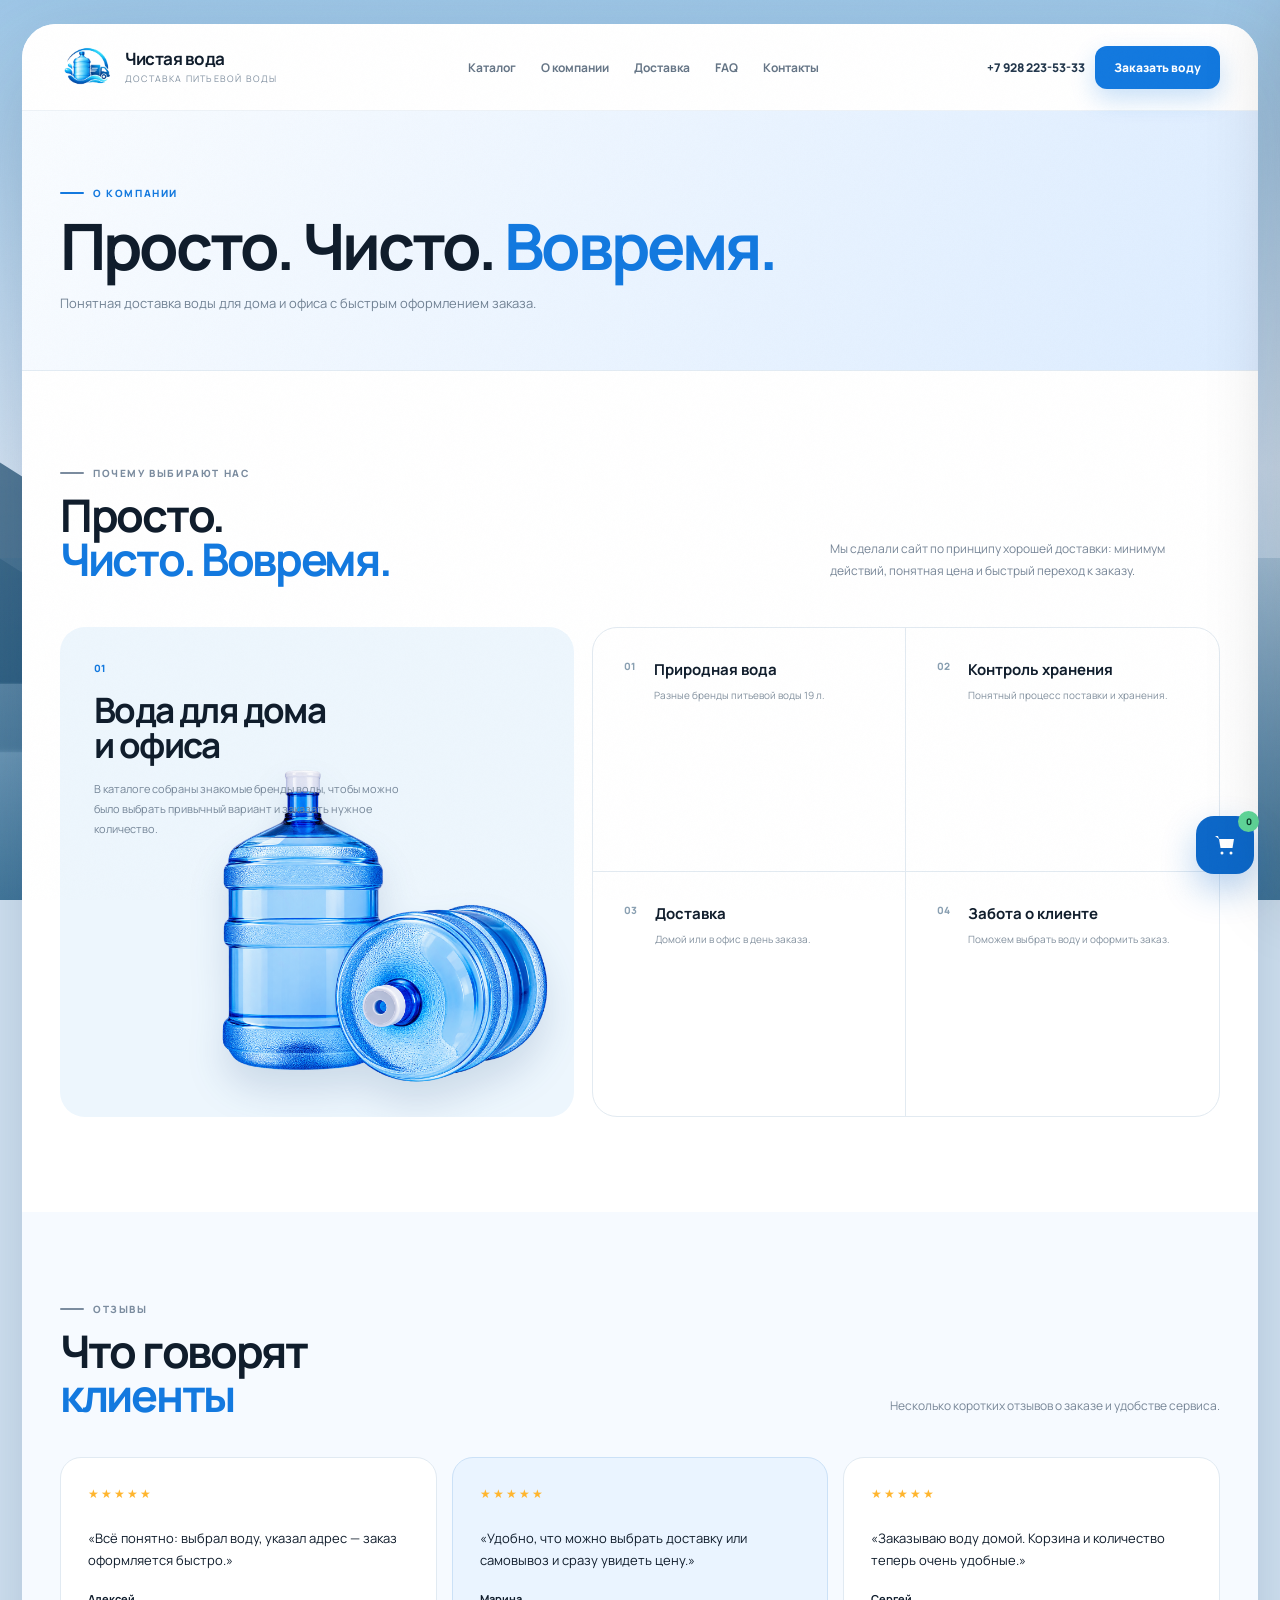
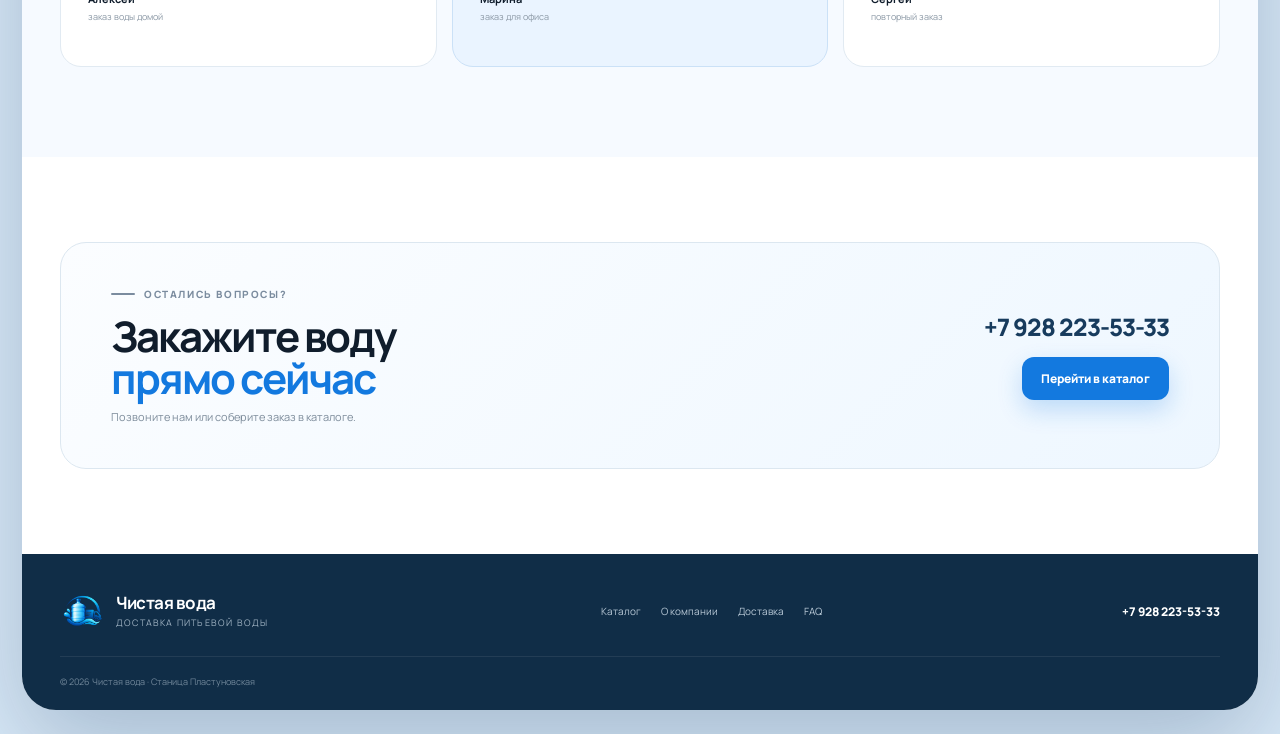
==== about.html @ 13a52c52 "Add files via upload" ====
<!doctype html><html lang="ru"><head><meta charset="utf-8"><meta name="viewport" content="width=device-width,initial-scale=1,viewport-fit=cover"><meta name="theme-color" content="#1379df"><meta name="description" content="Доставка питьевой воды 19 литров домой и в офис."><title>О компании — Чистая вода</title><link rel="icon" href="assets/logo.png"><link rel="manifest" href="manifest.json"><link rel="stylesheet" href="styles.css"></head><body><div class="page-bg" aria-hidden="true"><div class="mountain m1"></div><div class="mountain m2"></div><div class="mountain m3"></div><div class="lake"></div></div><div class="noise" aria-hidden="true"></div><div class="site-shell"><nav class="nav">
<div class="container nav-inner">
<a class="logo" href="#">
<img alt="Чистая вода" height="54" src="assets/logo.png" width="54"/>
<span class="logo-text"><b>Чистая вода</b><small>доставка питьевой воды</small></span>
</a>
<div class="nav-links">
<a href="catalog.html">Каталог</a>
<a href="about.html">О компании</a>
<a href="delivery.html">Доставка</a>
<a href="faq.html">FAQ</a>
<a href="contacts.html">Контакты</a>
</div>
<div class="nav-actions">
<a class="nav-phone" href="tel:+79282235333">+7 928 223-53-33</a>
<a class="nav-order" href="catalog.html">Заказать воду</a>
</div>
<button aria-label="Меню" class="menu-btn" type="button">☰</button>
</div>
<div class="mobile-menu" id="mobileMenu">
<a href="index.html">Главная</a><a href="catalog.html">Каталог</a><a href="about.html">О компании</a><a href="delivery.html">Доставка</a><a href="faq.html">FAQ</a><a href="contacts.html">Контакты</a>
</div></nav><section class="page-title"><div class="container"><div class="mini-line"><span></span> О компании</div><h1>Просто. Чисто. <strong style="color:var(--blue)">Вовремя.</strong></h1><p>Понятная доставка воды для дома и офиса с быстрым оформлением заказа.</p></div></section><section class="about" id="about">
<div class="container">
<div class="section-head about-head">
<div><div class="mini-line dark"><span></span> Почему выбирают нас</div><h2>Просто.<br/><strong>Чисто. Вовремя.</strong></h2></div>
<p>Мы сделали сайт по принципу хорошей доставки: минимум действий, понятная цена и быстрый переход к заказу.</p>
</div>
<div class="about-grid">
<div class="about-main">
<div class="about-number">01</div>
<h3>Вода для дома<br/>и офиса</h3>
<p>В каталоге собраны знакомые бренды воды, чтобы можно было выбрать привычный вариант и заказать нужное количество.</p>
<div class="about-water"><img alt="Бутыли воды" src="assets/bottles.png"/></div>
</div>
<div class="about-items">
<article><span>01</span><div><h3>Природная вода</h3><p>Разные бренды питьевой воды 19 л.</p></div></article>
<article><span>02</span><div><h3>Контроль хранения</h3><p>Понятный процесс поставки и хранения.</p></div></article>
<article><span>03</span><div><h3>Доставка</h3><p>Домой или в офис в день заказа.</p></div></article>
<article><span>04</span><div><h3>Забота о клиенте</h3><p>Поможем выбрать воду и оформить заказ.</p></div></article>
</div>
</div>
</div>
</section><section class="reviews">
<div class="container">
<div class="section-head">
<div><div class="mini-line dark"><span></span> Отзывы</div><h2>Что говорят<br/><strong>клиенты</strong></h2></div>
<p>Несколько коротких отзывов о заказе и удобстве сервиса.</p>
</div>
<div class="reviews-grid">
<article class="review"><div class="review-stars">★★★★★</div><p>«Всё понятно: выбрал воду, указал адрес — заказ оформляется быстро.»</p><b>Алексей</b><span>заказ воды домой</span></article>
<article class="review featured-review"><div class="review-stars">★★★★★</div><p>«Удобно, что можно выбрать доставку или самовывоз и сразу увидеть цену.»</p><b>Марина</b><span>заказ для офиса</span></article>
<article class="review"><div class="review-stars">★★★★★</div><p>«Заказываю воду домой. Корзина и количество теперь очень удобные.»</p><b>Сергей</b><span>повторный заказ</span></article>
</div>
</div>
</section><section class="cta">
<div class="container cta-box">
<div><div class="mini-line dark"><span></span> Остались вопросы?</div><h2>Закажите воду<br/><strong>прямо сейчас</strong></h2><p>Позвоните нам или соберите заказ в каталоге.</p></div>
<div class="cta-actions"><a class="big-phone" href="tel:+79282235333">+7 928 223-53-33</a><a class="btn-primary" href="catalog.html">Перейти в каталог</a></div>
</div>
</section><footer>
<div class="container footer-inner">
<a class="logo footer-logo" href="#"><img alt="" src="assets/logo.png"/><span class="logo-text"><b>Чистая вода</b><small>доставка питьевой воды</small></span></a>
<div class="footer-links"><a href="catalog.html">Каталог</a><a href="about.html">О компании</a><a href="delivery.html">Доставка</a><a href="faq.html">FAQ</a></div>
<a class="footer-phone" href="tel:+79282235333">+7 928 223-53-33</a>
</div>
<div class="container copyright">© 2026 Чистая вода · Станица Пластуновская</div>
</footer></div><button aria-label="Открыть корзину" class="cart-fab" id="cartFab">
<svg viewbox="0 0 24 24"><path d="M6 6h15l-1.5 9h-12z"></path><circle cx="9" cy="20" r="1.5"></circle><circle cx="18" cy="20" r="1.5"></circle><path d="M6 6L5 3H2"></path></svg>
<span class="fab-count" id="fabCount">0</span>
</button>
<div class="cart-backdrop" id="cartBackdrop"></div>
<div aria-label="Корзина" class="cart-panel" id="cartPanel" role="dialog">
<div class="cart-header"><h3 id="cartTitle">Ваша корзина</h3><button aria-label="Закрыть" class="cart-close-btn" id="cartClose">×</button></div>
<div class="cart-body">
<div id="cartStepProducts">
<button class="cart-clear" id="cartClear" type="button">Очистить корзину</button>
<div id="cartProducts"></div>
<div class="cart-summary"><span>Итого</span><b id="cartTotal">0 ₽</b></div>
<button class="cart-next-btn" id="cartNext" type="button">Далее →</button>
</div>
<div hidden="" id="cartStepDetails">
<button class="cart-back-btn" id="cartBack" type="button">← Назад</button>
<div class="details-total">Ваш заказ: <b id="detailsTotal">0 ₽</b></div>
<div class="order-fields">
<div class="order-field"><label for="orderName">Ваше имя</label><input autocomplete="name" id="orderName" placeholder="Как к вам обращаться" type="text"/></div>
<div class="order-field"><label for="orderAddress">Адрес доставки</label><input autocomplete="street-address" id="orderAddress" placeholder="Улица, дом, квартира" type="text"/></div>
<div class="order-field"><label for="orderDate">Дата доставки</label><input id="orderDate" type="date"/></div>
<div class="order-field"><label for="orderPayment">Способ оплаты</label><select id="orderPayment"><option value="">Выберите способ</option><option value="Наличными при получении">Наличными при получении</option><option value="Переводом">Переводом</option></select></div>
<div class="order-field order-phone-wrap"><label for="orderPhone">Номер телефона</label><input autocomplete="tel" id="orderPhone" inputmode="tel" maxlength="18" placeholder="+7 (___) ___-__-__" type="tel"/><div class="phone-hint">Формат: +7 (999) 123-45-67</div></div>
<div class="order-field"><label for="orderComment">Комментарий <span>(необязательно)</span></label><input id="orderComment" placeholder="Ваш комментарий" type="text"/></div>
</div>
<div class="messenger-row">
<a class="msg-btn msg-wa" href="#" id="waOrder" rel="noopener" target="_blank">WhatsApp</a>
<a class="msg-btn msg-tg" href="#" id="tgOrder" rel="noopener" target="_blank">Telegram</a>
<a class="msg-btn msg-max" href="#" id="maxOrder" rel="noopener" target="_blank">MAX</a>
</div>
</div>
</div>
</div>
<div aria-label="Быстрые действия" class="mobile-actions">
<a aria-label="Позвонить" class="call-fab" href="tel:+79282235333">☎</a>
<button aria-label="Открыть корзину" class="cart-fab" id="cartFabMobile"><svg viewbox="0 0 24 24"><path d="M6 6h15l-1.5 9h-12z"></path><circle cx="9" cy="20" r="1.5"></circle><circle cx="18" cy="20" r="1.5"></circle><path d="M6 6L5 3H2"></path></svg><span class="fab-count" id="fabCountMobile">0</span></button>
</div>
<div class="order-success" id="orderSuccess">
<div class="success-card"><div class="success-icon">✓</div><h3>Заказ отправлен</h3><p>Открылся WhatsApp с готовым сообщением. После отправки заказа можно сразу связаться с нами по телефону.</p><div class="success-actions"><a class="success-call" href="tel:+79282235333">Позвонить</a><button class="success-close" id="successClose" type="button">Вернуться на сайт</button></div></div>
</div>
<div aria-hidden="true" class="splash" id="splash"><div class="splash-inner"><img alt="" class="splash-logo" src="assets/logo.png"/><b>Чистая вода</b><span>доставка 19 л</span></div></div><div id="toast" role="alert"></div><script src="app.js"></script></body></html>
---- styles.css ----
@import url('https://fonts.googleapis.com/css2?family=Manrope:wght@400;500;600;700;800&display=swap');
:root{--blue:#1379df;--blue2:#0c63c7;--sky:#dcecff;--ink:#101d2c;--muted:#6b7b8d;--white:#fff;--line:#dbe7f2;--bg:#eef6fd;--soft:#f7fbff;--green:#63d8a0;--shadow:0 24px 70px rgba(20,70,120,.13);--radius:28px}
*{box-sizing:border-box;margin:0;padding:0}
html{scroll-behavior:smooth}
body{font-family:Manrope,Arial,sans-serif;color:var(--ink);background:#d9e9f8;overflow-x:hidden;-webkit-font-smoothing:antialiased}
a{color:inherit;text-decoration:none}img{display:block;max-width:100%}button{font:inherit;border:0;background:none;cursor:pointer}
.container{width:min(1160px,calc(100% - 48px));margin:auto}
.page-bg{position:fixed;inset:0;z-index:-3;overflow:hidden;background:linear-gradient(180deg,#9fc8e8 0%,#dbeafa 52%,#9dc5df 100%)}
.mountain{position:absolute;left:-10%;width:120%;bottom:24%;height:48%;background:linear-gradient(145deg,transparent 0 19%,rgba(40,86,119,.75) 20% 42%,rgba(19,62,95,.9) 43% 57%,transparent 58%);clip-path:polygon(0 100%,8% 48%,16% 66%,27% 18%,37% 64%,48% 31%,57% 72%,68% 15%,78% 55%,89% 27%,100% 67%,100% 100%);filter:blur(1px)}
.m2{bottom:20%;opacity:.55;transform:scale(1.15);filter:blur(3px)}
.m3{bottom:34%;opacity:.28;transform:scale(.9) translateX(9%);filter:blur(2px)}
.lake{position:absolute;left:0;right:0;bottom:0;height:38%;background:linear-gradient(180deg,rgba(51,112,151,.18),rgba(22,82,123,.65))}
.noise{position:fixed;inset:0;z-index:100;pointer-events:none;opacity:.018;background-image:url("data:image/svg+xml,%3Csvg xmlns='http://www.w3.org/2000/svg' width='180' height='180'%3E%3Cfilter id='n'%3E%3CfeTurbulence baseFrequency='.9' numOctaves='4' stitchTiles='stitch'/%3E%3C/filter%3E%3Crect width='100%25' height='100%25' filter='url(%23n)'/%3E%3C/svg%3E")}
.site-shell{width:min(1280px,calc(100% - 44px));margin:24px auto;background:#fff;border-radius:34px;overflow:hidden;box-shadow:0 35px 100px rgba(12,49,82,.25)}
.nav{background:#fff;border-bottom:1px solid #edf2f7;position:relative;z-index:10}
.nav-inner{height:86px;display:flex;align-items:center;gap:30px}
.logo{display:flex;align-items:center;gap:11px;min-width:240px}.logo img{width:54px;height:54px;object-fit:contain}.logo-text{display:flex;flex-direction:column;line-height:1.1}.logo-text b{font-size:17px;letter-spacing:-.5px}.logo-text small{font-size:9px;color:#8392a2;text-transform:uppercase;letter-spacing:1.2px;margin-top:5px}
.nav-links{display:flex;gap:25px;align-items:center;flex:1;justify-content:center}.nav-links a{font-size:12px;font-weight:700;color:#657586;transition:.2s}.nav-links a:hover{color:var(--blue)}
.nav-actions{display:flex;align-items:center;gap:10px}.nav-phone{font-size:12px;font-weight:800;color:#24384d}.nav-order,.btn-primary{background:var(--blue);color:#fff;border-radius:12px;padding:13px 19px;font-size:12px;font-weight:800;box-shadow:0 10px 25px rgba(19,121,223,.23);transition:.25s}.nav-order:hover,.btn-primary:hover{background:var(--blue2);transform:translateY(-2px)}.menu-btn{display:none;font-size:25px;color:var(--ink)}
.hero{background:linear-gradient(120deg,#f9fcff 0%,#eef6fd 54%,#d5eaff 100%);padding:0 56px}.hero-main{min-height:610px;display:grid;grid-template-columns:1fr 1fr;align-items:center}.hero-copy{padding:50px 0 50px 20px;position:relative;z-index:2}.mini-line{display:flex;align-items:center;gap:9px;color:var(--blue);font-size:10px;font-weight:800;text-transform:uppercase;letter-spacing:1.6px}.mini-line span{width:24px;height:2px;background:currentColor;border-radius:3px}.mini-line.dark{color:#7b8c9f}.mini-line.white{color:#b9dcff}.hero h1{font-size:clamp(46px,5vw,72px);line-height:.99;letter-spacing:-3.7px;margin:20px 0 23px;max-width:620px}.hero h1 strong{color:var(--blue);font-weight:800}.hero-copy>p{font-size:15px;line-height:1.75;color:#6b7b8d;max-width:500px}.hero-actions{display:flex;gap:11px;margin-top:27px}.btn-primary{display:inline-flex;align-items:center;justify-content:center}.btn-light{padding:13px 20px;border-radius:12px;border:1px solid #c9d8e8;color:#456078;font-size:12px;font-weight:800;background:#fff}.hero-note{display:flex;align-items:center;gap:12px;margin-top:27px}.note-icon{width:32px;height:32px;border-radius:50%;display:grid;place-items:center;background:#e0f6ea;color:#1a9a62;font-weight:900}.hero-note span:last-child{display:flex;flex-direction:column;gap:3px}.hero-note b{font-size:11px}.hero-note small{font-size:10px;color:#8391a0}
.hero-visual{position:relative;height:570px;display:flex;align-items:center;justify-content:center}.blue-disc{position:absolute;width:430px;height:430px;border-radius:50%;background:radial-gradient(circle at 35% 25%,#54b6ff,#1579df 58%,#0c5fb9);box-shadow:0 30px 70px rgba(13,104,199,.25)}.hero-glow{position:absolute;width:520px;height:180px;background:rgba(65,168,255,.35);filter:blur(50px);bottom:70px;border-radius:50%}.hero-bottle{position:relative;width:min(550px,92%);height:550px;object-fit:contain;filter:drop-shadow(0 35px 28px rgba(19,55,90,.2));z-index:2}.callout{position:absolute;z-index:4;background:#fff;border-radius:14px;padding:12px 16px;box-shadow:0 14px 35px rgba(20,70,120,.14);display:flex;flex-direction:column;gap:2px}.callout b{font-size:18px;color:var(--blue)}.callout span{font-size:9px;color:#8291a0}.c1{right:7%;top:20%}.c2{left:3%;bottom:19%}.bubble{position:absolute;border:5px solid rgba(255,255,255,.65);border-radius:50%;z-index:3}.b1{width:22px;height:22px;right:14%;top:27%}.b2{width:13px;height:13px;left:12%;top:28%}.b3{width:31px;height:31px;right:17%;bottom:25%}
.hero-bottom{display:grid;grid-template-columns:repeat(4,1fr);border-top:1px solid #dce7f0;padding:18px 0}.hero-bottom>div{padding:7px 20px;border-right:1px solid #dce7f0;display:flex;flex-direction:column;gap:4px}.hero-bottom>div:last-child{border:0}.hero-bottom b{font-size:19px;color:#173e61}.hero-bottom span{font-size:9px;text-transform:uppercase;letter-spacing:1px;color:#8493a1}
.quick-benefits{display:grid;grid-template-columns:repeat(4,1fr);gap:1px;background:#dce7f1;border-bottom:1px solid #e1eaf2}.quick-card{background:#fff;padding:24px 28px;display:flex;align-items:center;gap:14px}.q-icon{width:42px;height:42px;border-radius:12px;background:#edf6ff;color:var(--blue);display:grid;place-items:center;font-weight:900;font-size:16px}.quick-card b{display:block;font-size:12px}.quick-card span{display:block;font-size:10px;color:#8b99a7;margin-top:4px}
section{position:relative}.products{background:#fff;padding:92px 0 75px}.section-head{display:flex;align-items:flex-end;justify-content:space-between;gap:35px;margin-bottom:40px}.section-head h2{font-size:45px;line-height:.98;letter-spacing:-2.3px;margin-top:13px}.section-head h2 strong{color:var(--blue)}.section-head>p,.section-side>p{max-width:390px;color:#778697;font-size:12px;line-height:1.8}.section-side{display:flex;flex-direction:column;gap:17px;align-items:flex-end}.catalog-info{display:flex;align-items:center;gap:10px;flex-wrap:wrap;justify-content:flex-end}.delivery-live,.store-address{font-size:10px;font-weight:800;color:#3f586e;background:#f0f6fb;border:1px solid #e2edf5;border-radius:20px;padding:9px 13px}.delivery-live span{color:var(--blue)}.store-address{display:none}.store-address.show{display:block}
.controls{display:flex;justify-content:space-between;gap:15px;margin-bottom:25px}.switch{display:flex;gap:5px;background:#f2f6fa;padding:5px;border-radius:14px}.switch button{padding:10px 15px;border-radius:10px;color:#718192;font-size:11px;font-weight:800}.switch button.active{background:#fff;color:var(--blue);box-shadow:0 5px 16px rgba(23,66,105,.09)}.cat-switch{background:transparent;padding:0}.cat-switch button{border:1px solid #dfe8f0;background:#fff}.cat-switch button.active{border-color:#b7d7f6}
.grid{display:grid;grid-template-columns:repeat(4,1fr);gap:16px}.card{border:1px solid #e2eaf1;border-radius:20px;background:#fff;overflow:hidden;transition:.3s;position:relative}.card:hover{transform:translateY(-6px);box-shadow:0 18px 40px rgba(20,70,120,.12);border-color:#cbddeb}.photo{height:235px;background:linear-gradient(180deg,#f7fbff,#edf6fc);display:grid;place-items:center;position:relative}.photo:after{content:"";position:absolute;width:150px;height:150px;border-radius:50%;background:#d7ecff;opacity:.65}.photo img{width:86%;height:86%;object-fit:contain;position:relative;z-index:1}.card-body{padding:16px}.card-top{display:flex;align-items:center;justify-content:space-between;gap:8px}.card h3{font-size:15px;letter-spacing:-.3px}.badge{font-size:8px;font-weight:800;color:#4f7ca0;background:#eef6fc;border-radius:20px;padding:5px 8px}.badge-hit{color:#0d77d8;background:#e7f3ff}.badge-deal{color:#1a9660;background:#e6f8ef}.desc{font-size:10px;line-height:1.55;color:#8794a0;height:34px;margin-top:7px}.buy{display:flex;align-items:end;justify-content:space-between;gap:8px;margin-top:12px}.price-wrap{display:flex;flex-direction:column}.price{font-size:18px;color:#153b5d}.price-caption{font-size:8px;color:#99a5b0;margin-top:2px}.add{background:var(--blue);color:#fff;padding:9px 11px;border-radius:9px;font-size:9px;font-weight:800}.qty-step{display:flex;align-items:center;background:#edf5fb;border-radius:9px;overflow:hidden}.qty-step button{width:27px;height:30px;color:var(--blue);font-weight:900}.qty-step b{min-width:24px;text-align:center;font-size:10px}.combo{margin-top:35px;background:#f4f9fd;border-radius:22px;padding:25px 28px}.combo-head{display:flex;justify-content:space-between;gap:20px;align-items:end;margin-bottom:18px}.eyebrow{font-size:9px;color:#7190a9;text-transform:uppercase;letter-spacing:1.7px;font-weight:800}.combo h3{font-size:21px;margin-top:7px}.combo p{font-size:10px;color:#81909f;margin-top:4px}.small-link{font-size:10px;color:var(--blue);font-weight:800}.combo-list{display:grid;grid-template-columns:repeat(3,1fr);gap:12px}.combo-item{background:#fff;border:1px solid #e2eaf1;border-radius:15px;padding:10px 14px;display:flex;align-items:center;gap:12px;font-size:11px;font-weight:800}.combo-item img{width:55px;height:55px;object-fit:contain}.combo-item b{margin-left:auto;font-size:8px;color:#9aa6b2;font-weight:700}
.featured{background:#f1f7fd;padding:60px 0}.featured-box{min-height:430px;border-radius:28px;overflow:hidden;background:linear-gradient(120deg,#0c62be,#1684e7);display:grid;grid-template-columns:1.05fr .95fr;color:#fff;position:relative}.featured-box:after{content:"";position:absolute;width:520px;height:520px;border-radius:50%;right:-130px;top:-160px;background:rgba(255,255,255,.06)}.featured-copy{padding:55px 20px 55px 60px;position:relative;z-index:2}.featured-copy h2{font-size:48px;line-height:.98;letter-spacing:-2.4px;margin:18px 0}.featured-copy h2 strong{font-weight:800;color:#bce1ff}.featured-copy p{max-width:480px;font-size:12px;line-height:1.8;color:#d8ecff}.feature-points{display:flex;gap:8px;flex-wrap:wrap;margin:22px 0}.feature-points span{padding:8px 11px;border:1px solid rgba(255,255,255,.22);border-radius:20px;font-size:9px}.white-btn{background:#fff;color:#126cc8}.white-btn:hover{background:#eff7ff}.featured-visual{position:relative;display:flex;align-items:center;justify-content:center}.featured-circle{position:absolute;width:390px;height:390px;border-radius:50%;background:rgba(255,255,255,.13)}.featured-visual img{width:430px;height:430px;object-fit:contain;position:relative;z-index:1;filter:drop-shadow(0 30px 20px rgba(0,30,80,.2))}
.about{background:#fff;padding:95px 0}.about-head{margin-bottom:45px}.about-grid{display:grid;grid-template-columns:.9fr 1.1fr;gap:18px}.about-main{min-height:490px;border-radius:25px;background:#edf6fd;position:relative;padding:34px;overflow:hidden}.about-number{font-size:10px;color:var(--blue);font-weight:900}.about-main h3{font-size:35px;line-height:1.02;letter-spacing:-1.6px;margin-top:18px}.about-main p{max-width:310px;font-size:11px;line-height:1.8;color:#758698;margin-top:15px;position:relative;z-index:2}.about-water{position:absolute;right:-10px;bottom:-70px;width:420px;height:420px}.about-water img{width:100%;height:100%;object-fit:contain;filter:drop-shadow(0 22px 18px rgba(20,70,120,.15))}.about-items{display:grid;grid-template-columns:1fr 1fr;border:1px solid #e2eaf1;border-radius:25px;overflow:hidden}.about-items article{padding:31px;border-right:1px solid #e2eaf1;border-bottom:1px solid #e2eaf1;display:flex;gap:18px}.about-items article:nth-child(2n){border-right:0}.about-items article:nth-last-child(-n+2){border-bottom:0}.about-items article>span{font-size:10px;color:#8aa0b2;font-weight:800}.about-items h3{font-size:15px}.about-items p{font-size:10px;line-height:1.7;color:#82909e;margin-top:7px}
.reviews{background:#f6faff;padding:90px 0}.reviews-grid{display:grid;grid-template-columns:repeat(3,1fr);gap:15px}.review{background:#fff;border:1px solid #e1eaf2;border-radius:21px;padding:27px;min-height:210px}.review.featured-review{background:#eaf4ff;border-color:#cbe1f7}.review-stars{color:#ffb52e;letter-spacing:2px;font-size:12px}.review p{font-size:13px;line-height:1.7;margin:25px 0 20px}.review b{font-size:11px;display:block}.review>span{font-size:9px;color:#8b98a5;display:block;margin-top:4px}
.how{background:#fff;padding:75px 0}.blue-panel{background:#0d68c9;color:#fff;border-radius:28px;padding:52px 55px;display:grid;grid-template-columns:.75fr 1.25fr;gap:45px;overflow:hidden;position:relative}.blue-panel:after{content:"";position:absolute;width:500px;height:500px;border-radius:50%;right:-220px;bottom:-280px;background:rgba(255,255,255,.06)}.how-intro h2{font-size:45px;line-height:.98;letter-spacing:-2px;margin:17px 0}.how-intro h2 strong{color:#bfe4ff}.how-intro p{font-size:11px;color:#d8edff;line-height:1.7;max-width:250px}.steps{display:grid;grid-template-columns:repeat(3,1fr);gap:15px;position:relative;z-index:2}.step{padding:8px 0 0 19px;border-left:1px solid rgba(255,255,255,.25)}.num{font-size:11px;color:#a9d8ff;font-weight:800}.step h3{font-size:14px;margin-top:32px}.step p{font-size:10px;line-height:1.7;color:#d4e9fb;margin-top:9px}
.faq{background:#fff;padding:30px 0 95px}.faq-grid{max-width:880px;margin:auto;border-top:1px solid #dfe8f0}.faq-item{border-bottom:1px solid #dfe8f0;padding:0}.faq-item summary{list-style:none;cursor:pointer;padding:20px 5px;font-size:13px;font-weight:800;display:flex;justify-content:space-between}.faq-item summary::-webkit-details-marker{display:none}.faq-item summary span{color:var(--blue);font-size:18px}.faq-item[open] summary span{transform:rotate(45deg)}.faq-item p{padding:0 35px 22px 5px;font-size:11px;line-height:1.8;color:#7e8d9d}.trust-row{display:flex;justify-content:center;gap:10px;flex-wrap:wrap;margin-top:35px}.trust-row span{font-size:9px;color:#607487;border:1px solid #dfe8f0;padding:9px 12px;border-radius:20px}
.route{background:#f2f8fd;padding:70px 0}.route-box{border-radius:28px;overflow:hidden;background:#0d4f91;min-height:390px;display:grid;grid-template-columns:1fr .8fr;color:#fff;position:relative}.route-copy{padding:55px 20px 55px 60px;position:relative;z-index:2}.route-copy h2{font-size:45px;line-height:.98;letter-spacing:-2px;margin:18px 0}.route-copy h2 strong{color:#b9e1ff}.route-copy p{font-size:11px;line-height:1.8;color:#d4e8fb;max-width:440px}.route-address{display:inline-block;margin:20px 0;padding:11px 14px;border-radius:10px;background:rgba(255,255,255,.1);font-size:10px}.route-art{position:relative;display:flex;align-items:center;justify-content:center}.route-ring{position:absolute;width:330px;height:330px;border-radius:50%;background:rgba(76,177,255,.25)}.route-art img{height:390px;width:310px;object-fit:contain;position:relative;z-index:2;filter:drop-shadow(0 25px 18px rgba(0,20,60,.22))}
.cta{background:#fff;padding:85px 0}.cta-box{display:flex;justify-content:space-between;align-items:center;gap:35px;border:1px solid #dce7f0;border-radius:26px;padding:44px 50px;background:linear-gradient(135deg,#fbfdff,#eef7ff)}.cta-box h2{font-size:42px;line-height:1;letter-spacing:-2px;margin-top:14px}.cta-box h2 strong{color:var(--blue)}.cta-box p{font-size:11px;color:#7d8c9b;margin-top:10px}.cta-actions{display:flex;flex-direction:column;align-items:flex-end;gap:14px}.big-phone{font-size:24px;font-weight:800;color:#173b5d;letter-spacing:-1px}
footer{background:#102d47;color:#d6e4ef;padding:35px 0 22px}.footer-inner{display:flex;align-items:center;justify-content:space-between;gap:25px}.footer-logo .logo-text b{color:#fff}.footer-logo .logo-text small{color:#9eb1c1}.footer-logo img{width:45px;height:45px}.footer-links{display:flex;gap:20px}.footer-links a{font-size:10px;color:#b8c8d6}.footer-phone{font-size:12px;font-weight:800;color:#fff}.copyright{font-size:9px;color:#71879a;border-top:1px solid rgba(255,255,255,.08);padding-top:18px;margin-top:22px}
.cart-fab{position:fixed;right:26px;bottom:26px;width:58px;height:58px;border-radius:18px;background:#0d68c9;color:#fff;z-index:60;box-shadow:0 15px 35px rgba(13,104,201,.3);display:grid;place-items:center}.cart-fab svg{width:24px;fill:currentColor}.fab-count{position:absolute;right:-5px;top:-5px;min-width:21px;height:21px;border-radius:50%;background:#61d99b;color:#083a28;display:grid;place-items:center;font-size:9px;font-weight:900}.cart-backdrop{position:fixed;inset:0;background:rgba(9,27,43,.45);z-index:70;opacity:0;pointer-events:none;transition:.25s}.cart-backdrop.open{opacity:1;pointer-events:auto}.cart-panel{position:fixed;right:0;top:0;bottom:0;width:min(460px,100%);background:#fff;z-index:80;transform:translateX(105%);transition:.35s;box-shadow:-25px 0 70px rgba(0,0,0,.16);display:flex;flex-direction:column}.cart-panel.open{transform:translateX(0)}.cart-header{padding:24px 26px;border-bottom:1px solid #e3ebf2;display:flex;justify-content:space-between;align-items:center}.cart-header h3{font-size:18px}.cart-close-btn{font-size:27px;color:#7a8b9c}.cart-body{padding:20px 26px;overflow:auto}.cart-clear,.cart-back-btn{font-size:10px;color:#7c8c9b;font-weight:800;margin-bottom:16px}.cart-product{display:flex;justify-content:space-between;gap:10px;padding:13px 0;border-bottom:1px solid #edf1f5}.cart-product-left{display:flex;gap:10px;align-items:center}.cart-product-thumb{width:55px;height:55px;object-fit:contain;background:#f2f7fb;border-radius:10px}.cart-product-main{display:flex;flex-direction:column;gap:4px}.cart-product-main b{font-size:11px}.cart-product-main span{font-size:9px;color:#8996a2}.cart-qty{display:flex;gap:8px;align-items:center}.cart-qty button{color:var(--blue);font-weight:900}.cart-product-right{text-align:right}.cart-product-right strong{font-size:11px}.cart-remove{font-size:19px;color:#a1adb8;margin-left:10px}.cart-summary{display:flex;justify-content:space-between;padding:22px 0;font-size:12px}.cart-summary b{font-size:20px;color:var(--blue)}.cart-next-btn{width:100%;padding:14px;border-radius:12px;background:var(--blue);color:#fff;font-size:12px;font-weight:800}.cart-empty{padding:35px 0;color:#9aa6b1;font-size:11px;text-align:center}.details-total{font-size:11px;padding:12px 14px;background:#edf6ff;border-radius:10px;margin-bottom:15px}.details-total b{color:var(--blue)}.order-fields{display:grid;gap:12px}.order-field{display:flex;flex-direction:column;gap:5px}.order-field label{font-size:9px;color:#728292;font-weight:800}.order-field label span{font-weight:500}.order-field input,.order-field select{border:1px solid #dbe5ee;border-radius:10px;padding:12px;font:inherit;font-size:11px;outline:none}.order-field input:focus,.order-field select:focus{border-color:#8dc1ef}.phone-hint{font-size:8px;color:#9aa7b2}.messenger-row{display:grid;grid-template-columns:repeat(3,1fr);gap:8px;margin-top:18px}.msg-btn{padding:11px;border-radius:10px;text-align:center;color:#fff;font-size:9px;font-weight:800}.msg-wa{background:#23bd6b}.msg-tg{background:#168bd0}.msg-max{background:#222b38}.mobile-actions{display:none}.order-success{position:fixed;inset:0;background:rgba(10,28,44,.6);z-index:100;display:none;place-items:center;padding:20px}.order-success.show{display:grid}.success-card{max-width:420px;background:#fff;border-radius:22px;padding:35px;text-align:center}.success-icon{width:55px;height:55px;border-radius:50%;display:grid;place-items:center;background:#e4f8ed;color:#15915a;font-size:26px;margin:auto}.success-card h3{margin-top:16px;font-size:20px}.success-card p{font-size:11px;line-height:1.7;color:#778695;margin:10px 0 20px}.success-actions{display:flex;gap:8px}.success-call,.success-close{flex:1;padding:12px;border-radius:10px;font-size:10px;font-weight:800}.success-call{background:var(--blue);color:#fff}.success-close{background:#edf3f8;color:#516579}.splash{position:fixed;inset:0;background:#fff;z-index:200;display:grid;place-items:center;transition:.5s}.splash.hide{opacity:0;visibility:hidden}.splash-inner{text-align:center;display:flex;flex-direction:column;align-items:center;gap:7px}.splash-logo{width:80px;height:80px;object-fit:contain}.splash-inner b{font-size:16px}.splash-inner span{font-size:9px;color:#8997a4;text-transform:uppercase;letter-spacing:1px}#toast{position:fixed;left:50%;bottom:28px;transform:translate(-50%,20px);background:#102d47;color:#fff;padding:11px 15px;border-radius:10px;font-size:10px;z-index:120;opacity:0;pointer-events:none;transition:.25s}#toast.show{opacity:1;transform:translate(-50%,0)}
.fly-item{position:fixed;width:48px;height:48px;border-radius:50%;background:var(--blue);z-index:110;pointer-events:none;transition:transform .7s cubic-bezier(.2,.8,.2,1),opacity .7s}.fly-item:after{content:"+";color:#fff;font-size:22px;font-weight:800;position:absolute;inset:0;display:grid;place-items:center}
@media(max-width:1050px){.nav-links{gap:15px}.nav-phone{display:none}.grid{grid-template-columns:repeat(3,1fr)}.hero{padding:0 35px}.hero h1{font-size:52px}.hero-main{min-height:560px}.hero-visual{height:520px}.blue-disc{width:360px;height:360px}.hero-bottle{height:470px}.container{width:min(100% - 38px,1160px)}}
@media(max-width:800px){.site-shell{width:100%;margin:0;border-radius:0}.nav-inner{height:72px}.nav-links,.nav-actions{display:none}.menu-btn{display:block;margin-left:auto}.logo{min-width:0}.hero{padding:0 22px}.hero-main{grid-template-columns:1fr;min-height:0}.hero-copy{padding:50px 0 10px}.hero h1{font-size:50px;letter-spacing:-2.6px}.hero-visual{height:430px}.blue-disc{width:330px;height:330px}.hero-bottle{height:400px}.c1{right:0;top:16%}.c2{left:0;bottom:12%}.hero-bottom{grid-template-columns:repeat(2,1fr)}.hero-bottom>div:nth-child(2){border-right:0}.quick-benefits{grid-template-columns:repeat(2,1fr)}.quick-card{padding:17px}.section-head{align-items:flex-start;flex-direction:column}.section-side{align-items:flex-start}.catalog-info{justify-content:flex-start}.grid{grid-template-columns:repeat(2,1fr)}.combo-list{grid-template-columns:1fr}.featured-box,.route-box,.blue-panel,.about-grid{grid-template-columns:1fr}.featured-copy,.route-copy{padding:45px 30px}.featured-visual{height:350px}.about-main{min-height:390px}.about-water{width:320px;height:320px;right:-30px}.about-items{grid-template-columns:1fr}.about-items article{border-right:0!important}.about-items article:nth-last-child(-n+2){border-bottom:1px solid #e2eaf1}.about-items article:last-child{border-bottom:0}.reviews-grid{grid-template-columns:1fr}.steps{grid-template-columns:1fr;gap:25px}.step{border-left:0;border-top:1px solid rgba(255,255,255,.25);padding:18px 0 0}.step h3{margin-top:15px}.cta-box{flex-direction:column;align-items:flex-start}.cta-actions{align-items:flex-start}.footer-inner{flex-wrap:wrap}.footer-links{order:3;width:100%}}
@media(max-width:520px){.container{width:calc(100% - 28px)}.hero{padding:0 14px}.hero h1{font-size:43px}.hero-copy>p{font-size:12px}.hero-actions{flex-direction:column;align-items:stretch}.hero-actions a{text-align:center}.hero-visual{height:350px}.blue-disc{width:275px;height:275px}.hero-bottle{height:330px}.callout{padding:9px 11px}.callout b{font-size:14px}.callout span{font-size:8px}.hero-bottom>div{padding:10px}.quick-benefits{grid-template-columns:1fr}.section-head h2{font-size:37px}.products,.about,.reviews{padding:65px 0}.controls{flex-direction:column}.grid{grid-template-columns:1fr 1fr;gap:10px}.photo{height:190px}.card-body{padding:12px}.card h3{font-size:13px}.desc{font-size:9px}.price{font-size:16px}.add{font-size:8px;padding:8px}.featured-copy h2,.route-copy h2{font-size:38px}.featured-visual img{width:330px;height:330px}.featured-circle{width:300px;height:300px}.about-main h3{font-size:29px}.blue-panel{padding:38px 25px}.how-intro h2{font-size:38px}.cta{padding:55px 0}.cta-box{padding:32px 25px}.cta-box h2{font-size:34px}.big-phone{font-size:20px}.footer-inner{align-items:flex-start;flex-direction:column}.footer-links{gap:15px}.cart-fab{right:16px;bottom:16px}.mobile-actions{display:flex;position:fixed;left:16px;bottom:16px;z-index:59;gap:9px}.mobile-actions .cart-fab{position:relative;right:auto;bottom:auto;width:52px;height:52px}.call-fab{width:52px;height:52px;border-radius:17px;background:#fff;color:var(--blue);display:grid;place-items:center;box-shadow:0 12px 30px rgba(20,70,120,.2);font-weight:900}.site-shell{overflow:visible}.nav{position:sticky;top:0}.cart-panel{width:100%}}

/* Multi-page refinement: consistent product frames */
.card{height:100%;display:flex;flex-direction:column}.photo{height:250px;min-height:250px;padding:18px;overflow:hidden}.photo img{width:100%;height:100%;max-width:180px;max-height:205px;object-fit:contain;object-position:center}.card-body{display:flex;flex-direction:column;flex:1}.card-top{min-height:38px;align-items:flex-start}.card h3{line-height:1.25;display:-webkit-box;-webkit-line-clamp:2;-webkit-box-orient:vertical;overflow:hidden;min-height:38px}.desc{min-height:32px;display:-webkit-box;-webkit-line-clamp:2;-webkit-box-orient:vertical;overflow:hidden}.buy{margin-top:auto}.page-title{background:linear-gradient(120deg,#f9fcff,#dcecff);padding:70px 0 55px;border-bottom:1px solid #e2ebf3}.page-title h1{font-size:clamp(42px,5vw,66px);letter-spacing:-3px;line-height:1;margin:14px 0}.page-title p{max-width:620px;color:#718294;line-height:1.8;font-size:13px}.page-title .mini-line{margin-top:5px}.mobile-menu{display:none}.mobile-menu.open{display:flex;position:absolute;top:72px;left:0;right:0;background:#fff;border-top:1px solid #edf2f7;box-shadow:0 18px 35px rgba(20,70,120,.14);padding:14px;flex-direction:column;gap:4px;z-index:20}.mobile-menu a{padding:13px 14px;border-radius:10px;font-size:12px;font-weight:800}.mobile-menu a:hover{background:#eef6ff;color:var(--blue)}
@media(max-width:800px){.photo{height:230px;min-height:230px}.photo img{max-width:170px;max-height:190px}}
@media(max-width:520px){.photo{height:205px;min-height:205px;padding:12px}.photo img{max-width:150px;max-height:175px}}

/* Финальная корректировка иллюстраций */
.about-main{overflow:hidden}
.about-water{right:18px;bottom:18px;width:350px;height:350px;display:flex;align-items:center;justify-content:center;pointer-events:none}
.about-water img{width:100%;height:100%;max-width:100%;max-height:100%;object-fit:contain;object-position:center;}
.route-animation{padding:22px 28px;overflow:hidden}
.route-animation img{width:100%;height:100%;max-width:100%;max-height:100%;object-fit:contain;object-position:center;filter:drop-shadow(0 18px 18px rgba(0,35,75,.16));}
@media(max-width:800px){
  .about-water{width:290px;height:290px;right:12px;bottom:12px}
  .route-animation{min-height:320px;padding:18px}
}
@media(max-width:520px){
  .about-water{width:250px;height:250px;right:50%;transform:translateX(50%);bottom:8px}
  .route-animation{min-height:260px;padding:12px}
}
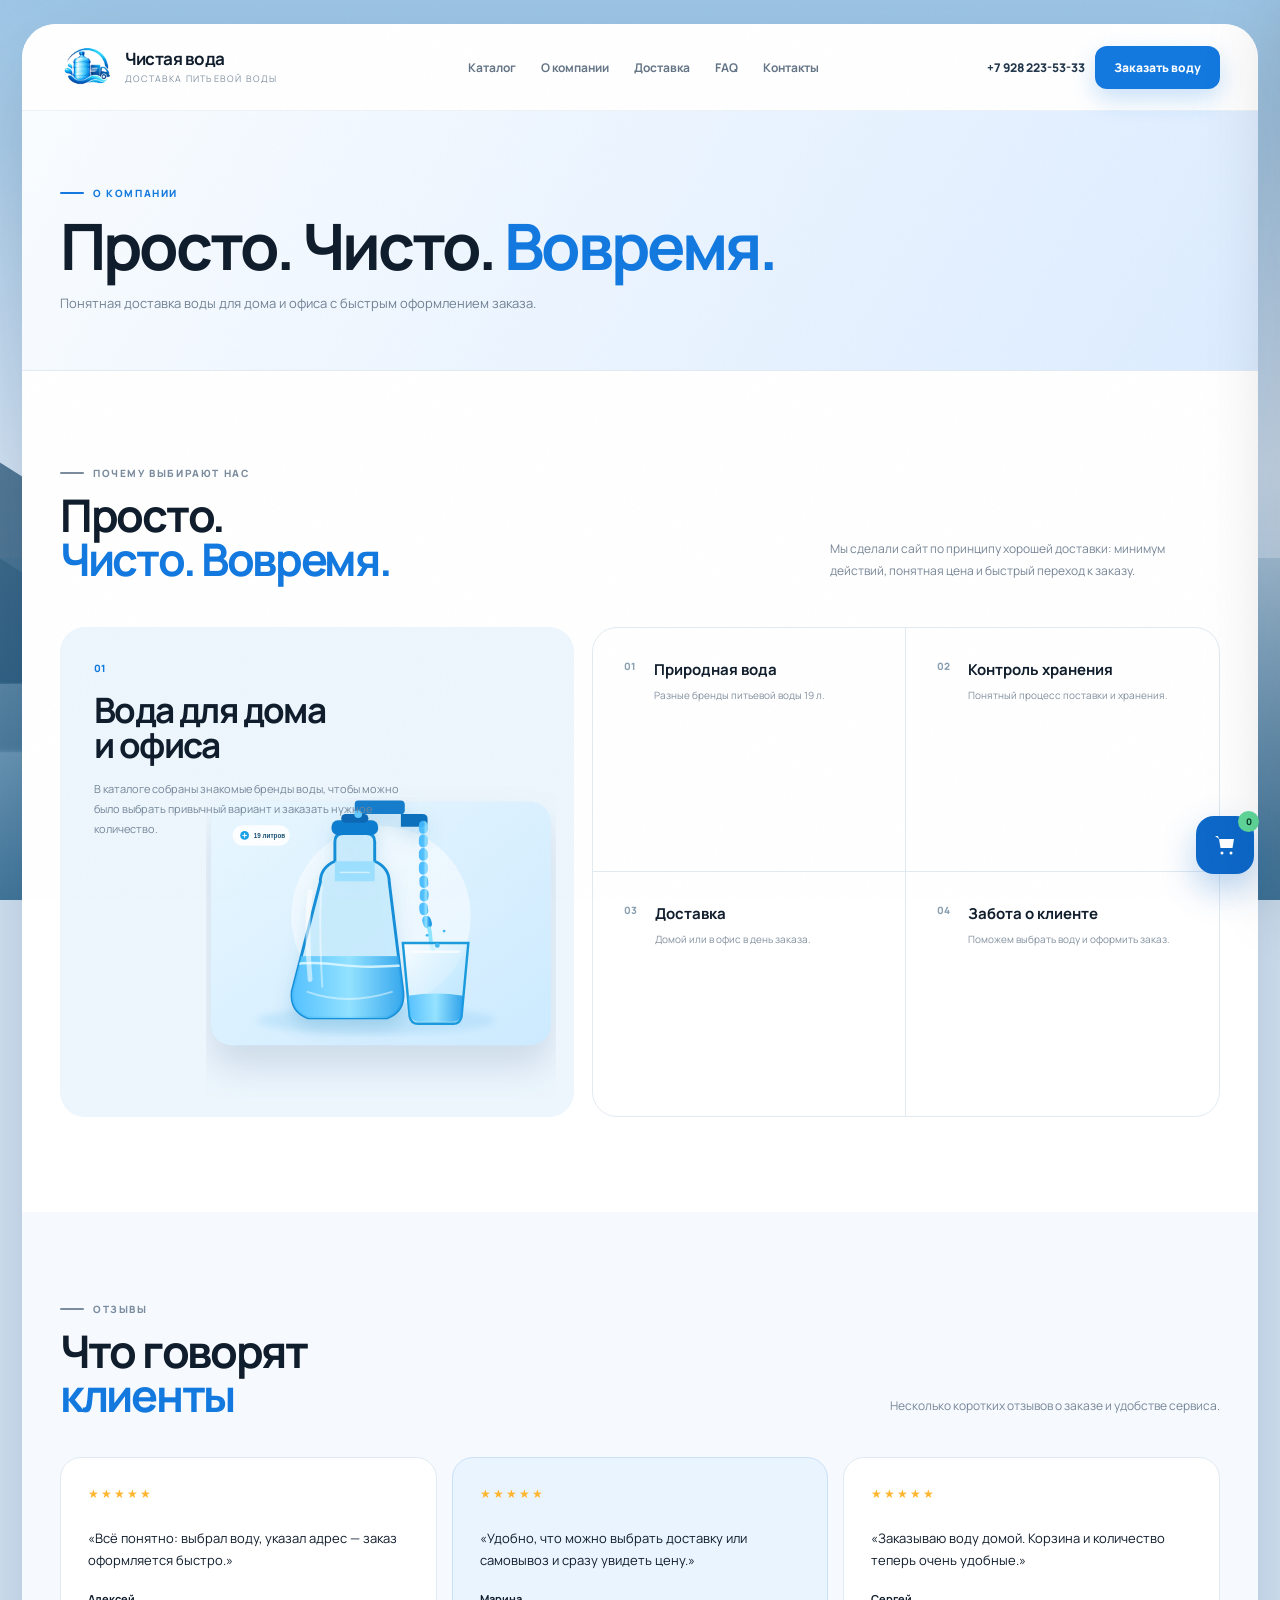
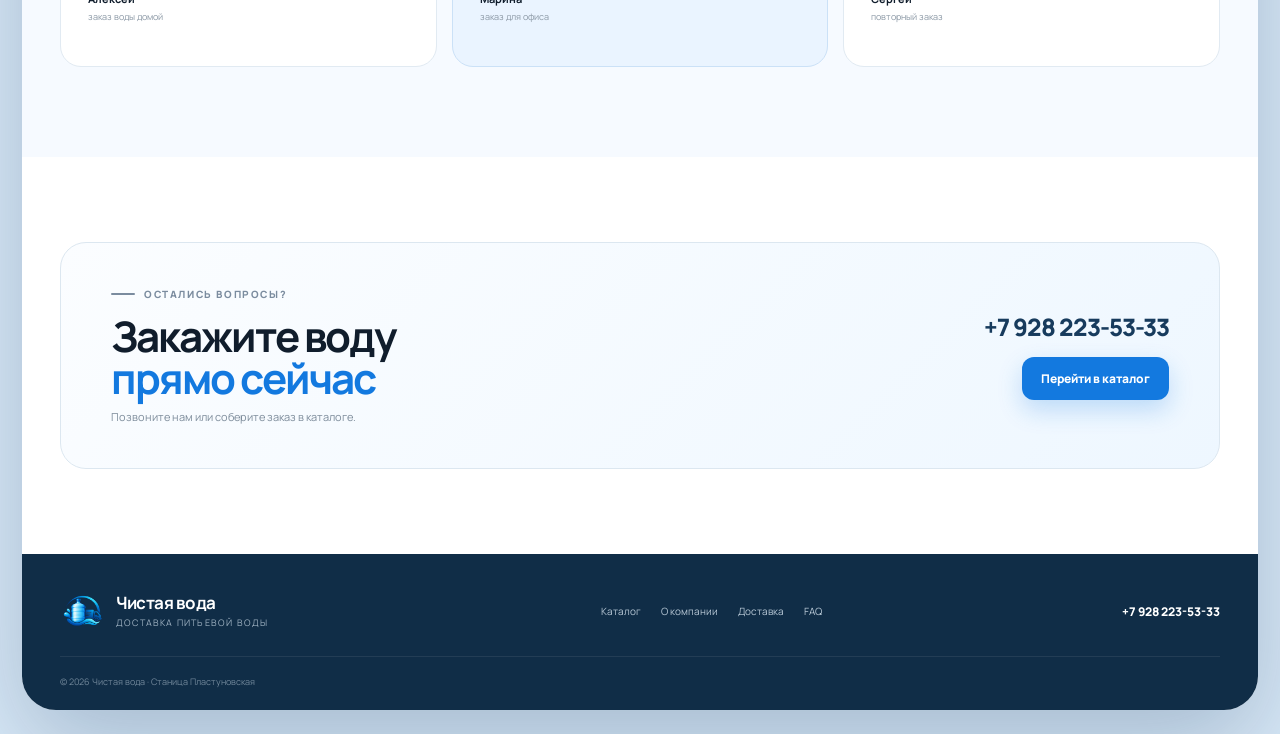
==== commit ea323d27: "Add files via upload" ====
--- a/about.html
+++ b/about.html
@@ -30,7 +30,7 @@
 <div class="about-number">01</div>
 <h3>Вода для дома<br/>и офиса</h3>
 <p>В каталоге собраны знакомые бренды воды, чтобы можно было выбрать привычный вариант и заказать нужное количество.</p>
-<div class="about-water"><img alt="Бутыли воды" src="assets/bottles.png"/></div>
+<div class="about-water"><img alt="Бутыль воды с помпой — вода льётся в стакан" src="assets/water-pump-pour.svg"/></div>
 </div>
 <div class="about-items">
 <article><span>01</span><div><h3>Природная вода</h3><p>Разные бренды питьевой воды 19 л.</p></div></article>
@@ -99,7 +99,6 @@
 </div>
 <div aria-label="Быстрые действия" class="mobile-actions">
 <a aria-label="Позвонить" class="call-fab" href="tel:+79282235333">☎</a>
-<button aria-label="Открыть корзину" class="cart-fab" id="cartFabMobile"><svg viewbox="0 0 24 24"><path d="M6 6h15l-1.5 9h-12z"></path><circle cx="9" cy="20" r="1.5"></circle><circle cx="18" cy="20" r="1.5"></circle><path d="M6 6L5 3H2"></path></svg><span class="fab-count" id="fabCountMobile">0</span></button>
 </div>
 <div class="order-success" id="orderSuccess">
 <div class="success-card"><div class="success-icon">✓</div><h3>Заказ отправлен</h3><p>Открылся WhatsApp с готовым сообщением. После отправки заказа можно сразу связаться с нами по телефону.</p><div class="success-actions"><a class="success-call" href="tel:+79282235333">Позвонить</a><button class="success-close" id="successClose" type="button">Вернуться на сайт</button></div></div>
--- a/styles.css
+++ b/styles.css
@@ -58,3 +58,26 @@
   .about-water{width:250px;height:250px;right:50%;transform:translateX(50%);bottom:8px}
   .route-animation{min-height:260px;padding:12px}
 }
+
+/* Анимированная иллюстрация: бутыль с помпой */
+.about-water{overflow:hidden!important;isolation:isolate}
+.about-water img{display:block;width:100%!important;height:100%!important;max-width:100%!important;max-height:100%!important;object-fit:contain!important;object-position:center!important}
+@media(max-width:800px){.about-water{width:min(100%,290px)!important;height:290px!important;right:12px!important;bottom:12px!important}}
+@media(max-width:520px){.about-water{width:250px!important;height:250px!important;right:50%!important;transform:translateX(50%)!important;bottom:8px!important}}
+
+
+/* CONTACTS — animated A→Б route map */
+.map-route-art{min-height:390px;display:flex;align-items:center;justify-content:center;padding:12px;overflow:hidden;position:relative}
+.route-map{width:100%;height:100%;max-width:620px;max-height:420px;display:block;filter:drop-shadow(0 24px 28px rgba(0,35,65,.14))}
+.map-road{fill:none;stroke:#fff;stroke-width:20;stroke-linecap:round;stroke-dasharray:12 15;opacity:.8}
+.map-road.thin{stroke-width:12;opacity:.52}.map-road.second{opacity:.38}
+.route-base{fill:none;stroke:rgba(6,59,82,.2);stroke-width:15;stroke-linecap:round;stroke-linejoin:round}
+.route-progress{fill:none;stroke:#c7ef5b;stroke-width:10;stroke-linecap:round;stroke-linejoin:round;stroke-dasharray:1;stroke-dashoffset:1;animation:drawRoute 4.8s ease-in-out infinite}
+.route-point circle{fill:#073b52;stroke:#fff;stroke-width:7}.route-point text{fill:#fff;font:800 20px Manrope,Arial;text-anchor:middle}
+.map-pin circle{fill:#fff;stroke:#073b52;stroke-width:4}.map-pin path{fill:#073b52}.map-label{font:800 13px Manrope,Arial;fill:#073b52;letter-spacing:.4px}
+.route-car{offset-path:path("M82 320 C132 275 160 205 232 213 C302 221 302 310 370 316 C435 322 430 155 520 116");offset-distance:0%;animation:driveRoute 4.8s ease-in-out infinite;fill:#073b52;stroke:#fff;stroke-width:4}
+.route-car text{font-size:18px;text-anchor:middle}
+@keyframes drawRoute{0%{stroke-dashoffset:1}12%{stroke-dashoffset:1}62%,88%{stroke-dashoffset:0}100%{stroke-dashoffset:1}}
+@keyframes driveRoute{0%{offset-distance:0%;opacity:0}10%{opacity:1}62%,88%{offset-distance:100%;opacity:1}100%{offset-distance:100%;opacity:0}}
+@media(max-width:800px){.map-route-art{min-height:320px;padding:6px}.route-map{max-height:330px}.map-label{font-size:11px}}
+@media(max-width:520px){.map-route-art{min-height:260px;padding:0}.route-map{max-height:270px}.route-car text{font-size:15px}.route-point text{font-size:17px}}
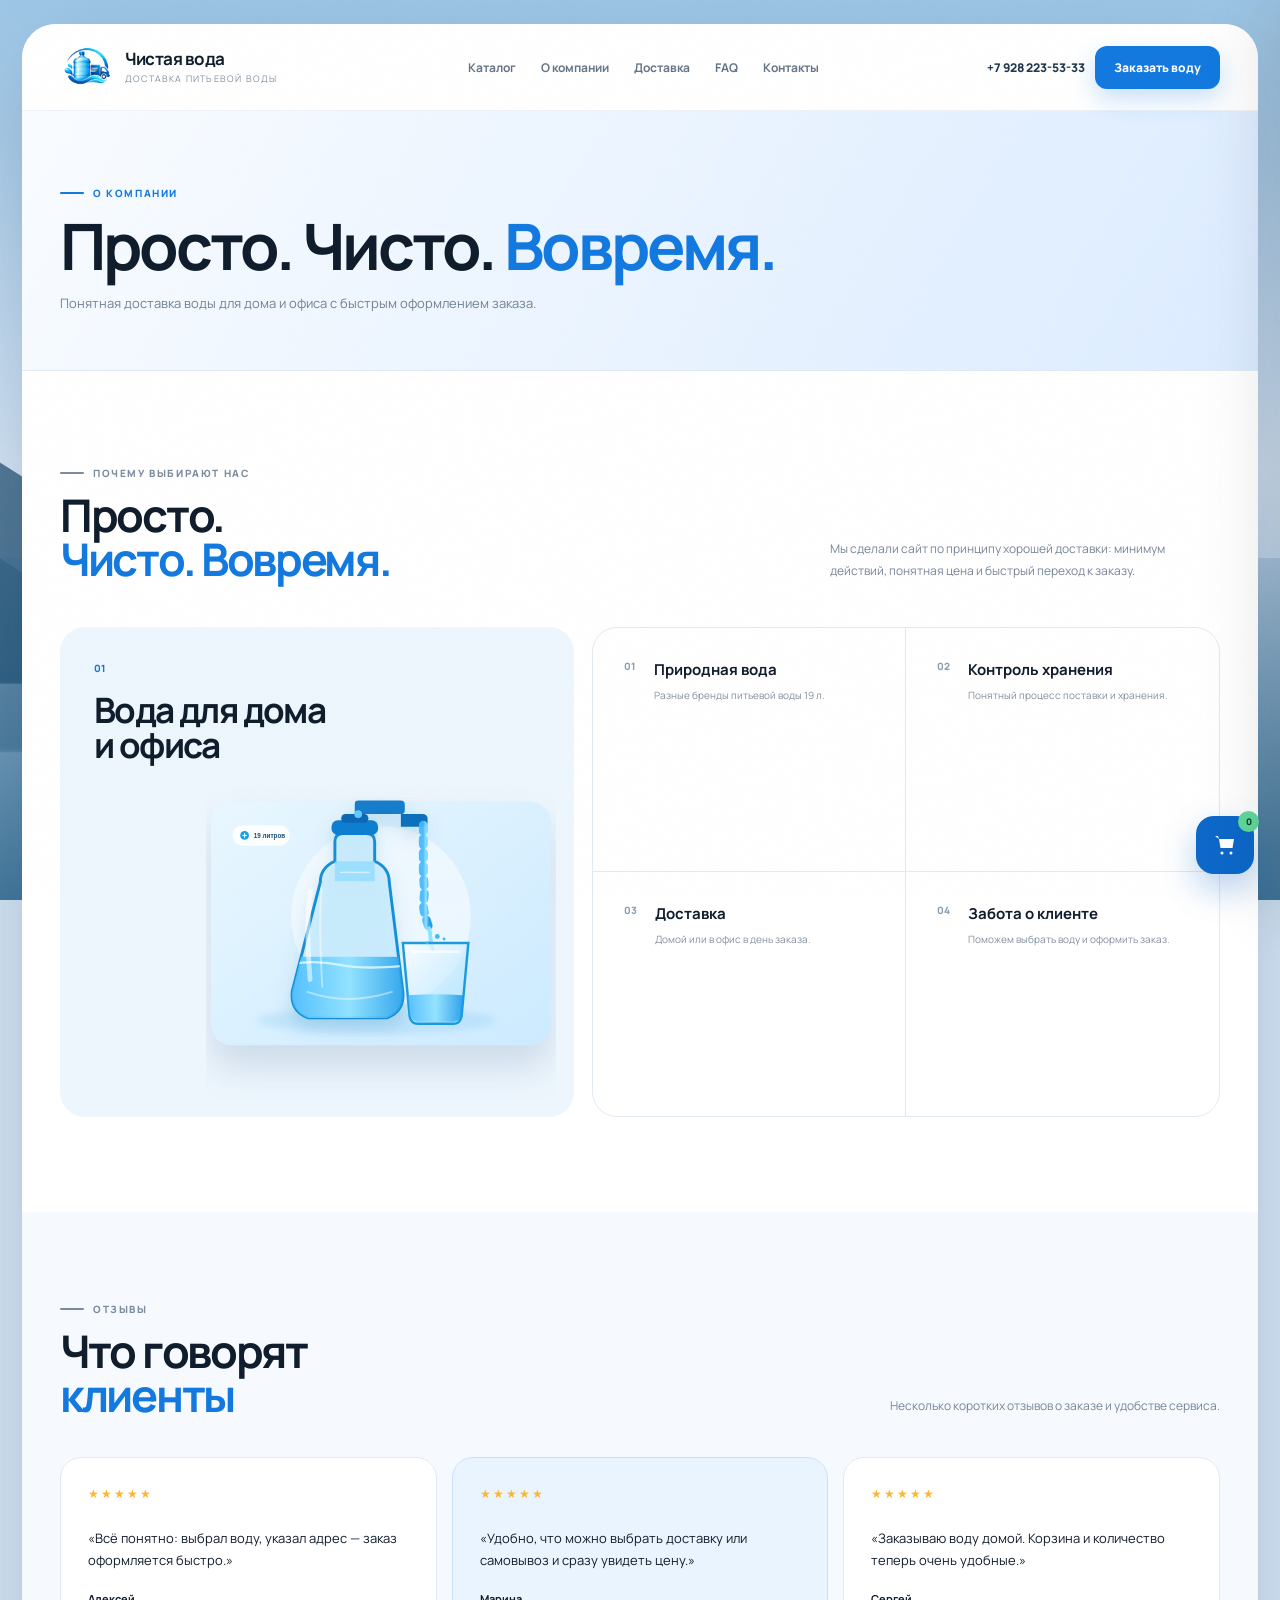
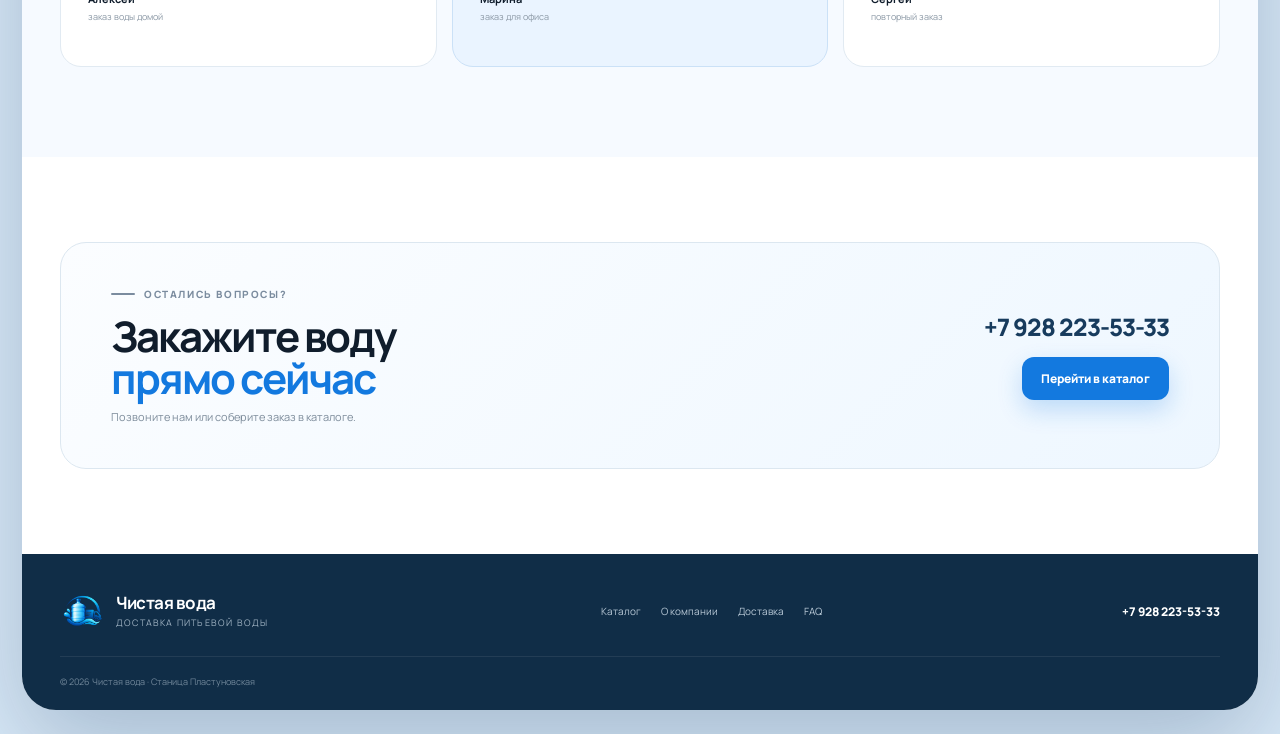
==== commit 0aebef8a: "Update about.html" ====
--- a/about.html
+++ b/about.html
@@ -29,7 +29,7 @@
 <div class="about-main">
 <div class="about-number">01</div>
 <h3>Вода для дома<br/>и офиса</h3>
-<p>В каталоге собраны знакомые бренды воды, чтобы можно было выбрать привычный вариант и заказать нужное количество.</p>
+
 <div class="about-water"><img alt="Бутыль воды с помпой — вода льётся в стакан" src="assets/water-pump-pour.svg"/></div>
 </div>
 <div class="about-items">
@@ -103,4 +103,4 @@
 <div class="order-success" id="orderSuccess">
 <div class="success-card"><div class="success-icon">✓</div><h3>Заказ отправлен</h3><p>Открылся WhatsApp с готовым сообщением. После отправки заказа можно сразу связаться с нами по телефону.</p><div class="success-actions"><a class="success-call" href="tel:+79282235333">Позвонить</a><button class="success-close" id="successClose" type="button">Вернуться на сайт</button></div></div>
 </div>
-<div aria-hidden="true" class="splash" id="splash"><div class="splash-inner"><img alt="" class="splash-logo" src="assets/logo.png"/><b>Чистая вода</b><span>доставка 19 л</span></div></div><div id="toast" role="alert"></div><script src="app.js"></script></body></html>+<div aria-hidden="true" class="splash" id="splash"><div class="splash-inner"><img alt="" class="splash-logo" src="assets/logo.png"/><b>Чистая вода</b><span>доставка 19 л</span></div></div><div id="toast" role="alert"></div><script src="app.js"></script></body></html>
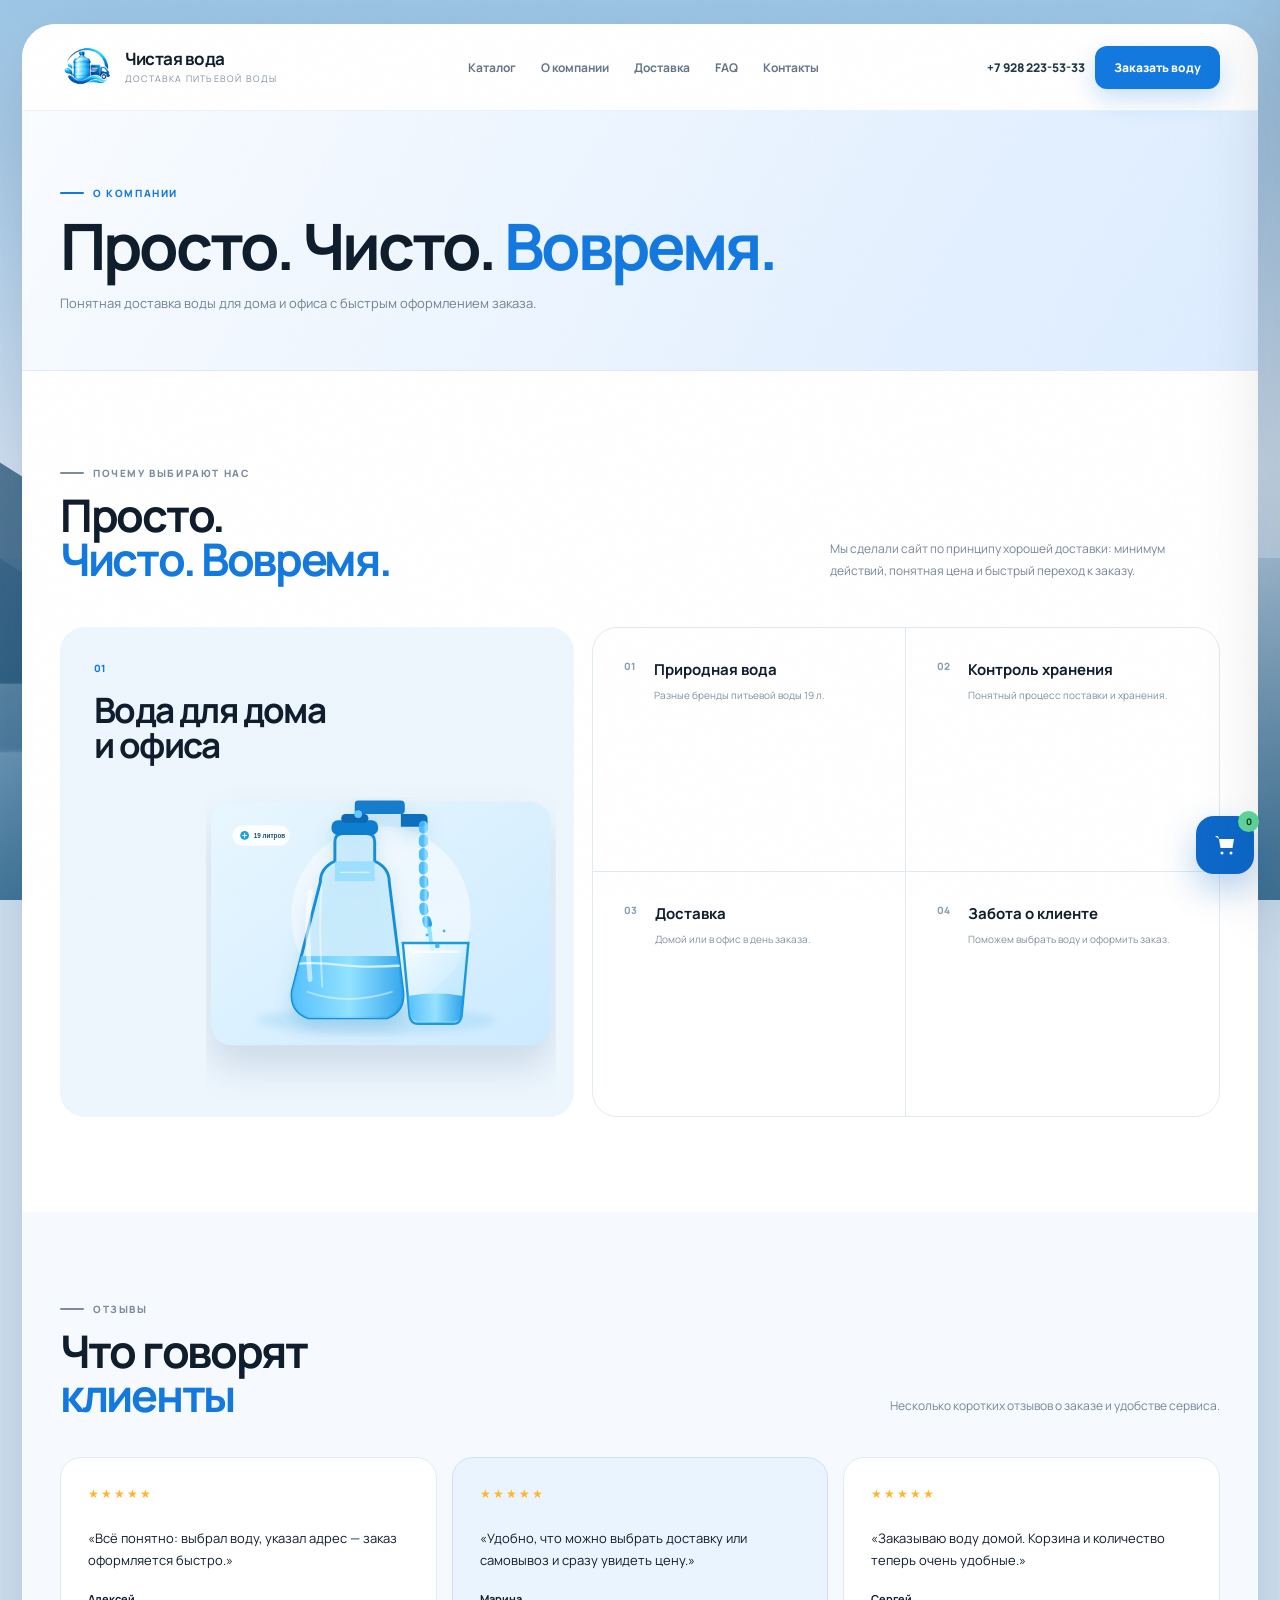
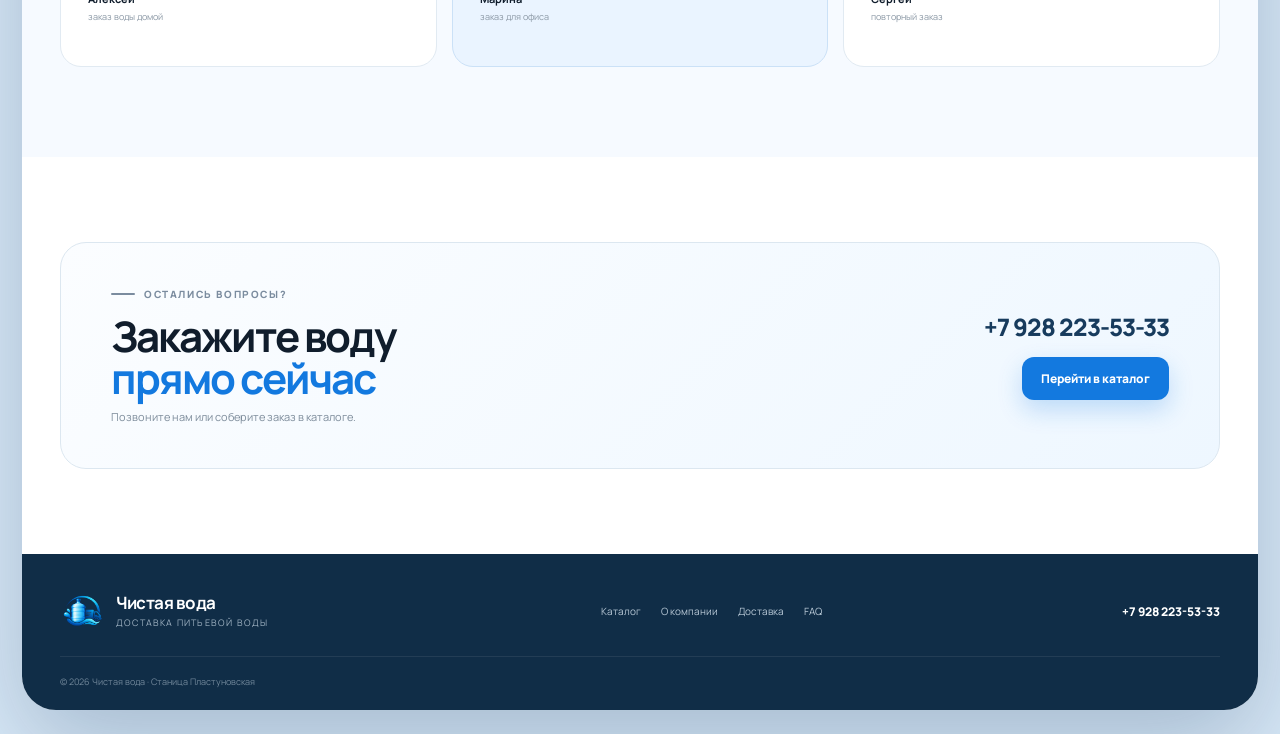
==== commit 1526f134: "Add files via upload" ====
--- a/about.html
+++ b/about.html
@@ -103,4 +103,4 @@
 <div class="order-success" id="orderSuccess">
 <div class="success-card"><div class="success-icon">✓</div><h3>Заказ отправлен</h3><p>Открылся WhatsApp с готовым сообщением. После отправки заказа можно сразу связаться с нами по телефону.</p><div class="success-actions"><a class="success-call" href="tel:+79282235333">Позвонить</a><button class="success-close" id="successClose" type="button">Вернуться на сайт</button></div></div>
 </div>
-<div aria-hidden="true" class="splash" id="splash"><div class="splash-inner"><img alt="" class="splash-logo" src="assets/logo.png"/><b>Чистая вода</b><span>доставка 19 л</span></div></div><div id="toast" role="alert"></div><script src="app.js"></script></body></html>
+<div aria-hidden="true" class="splash" id="splash"><div class="splash-inner"><img alt="" class="splash-logo" src="assets/logo.png"/><b>Чистая вода</b><span>доставка 19 л</span></div></div><div id="toast" role="alert"></div><script src="app.js"></script></body></html>
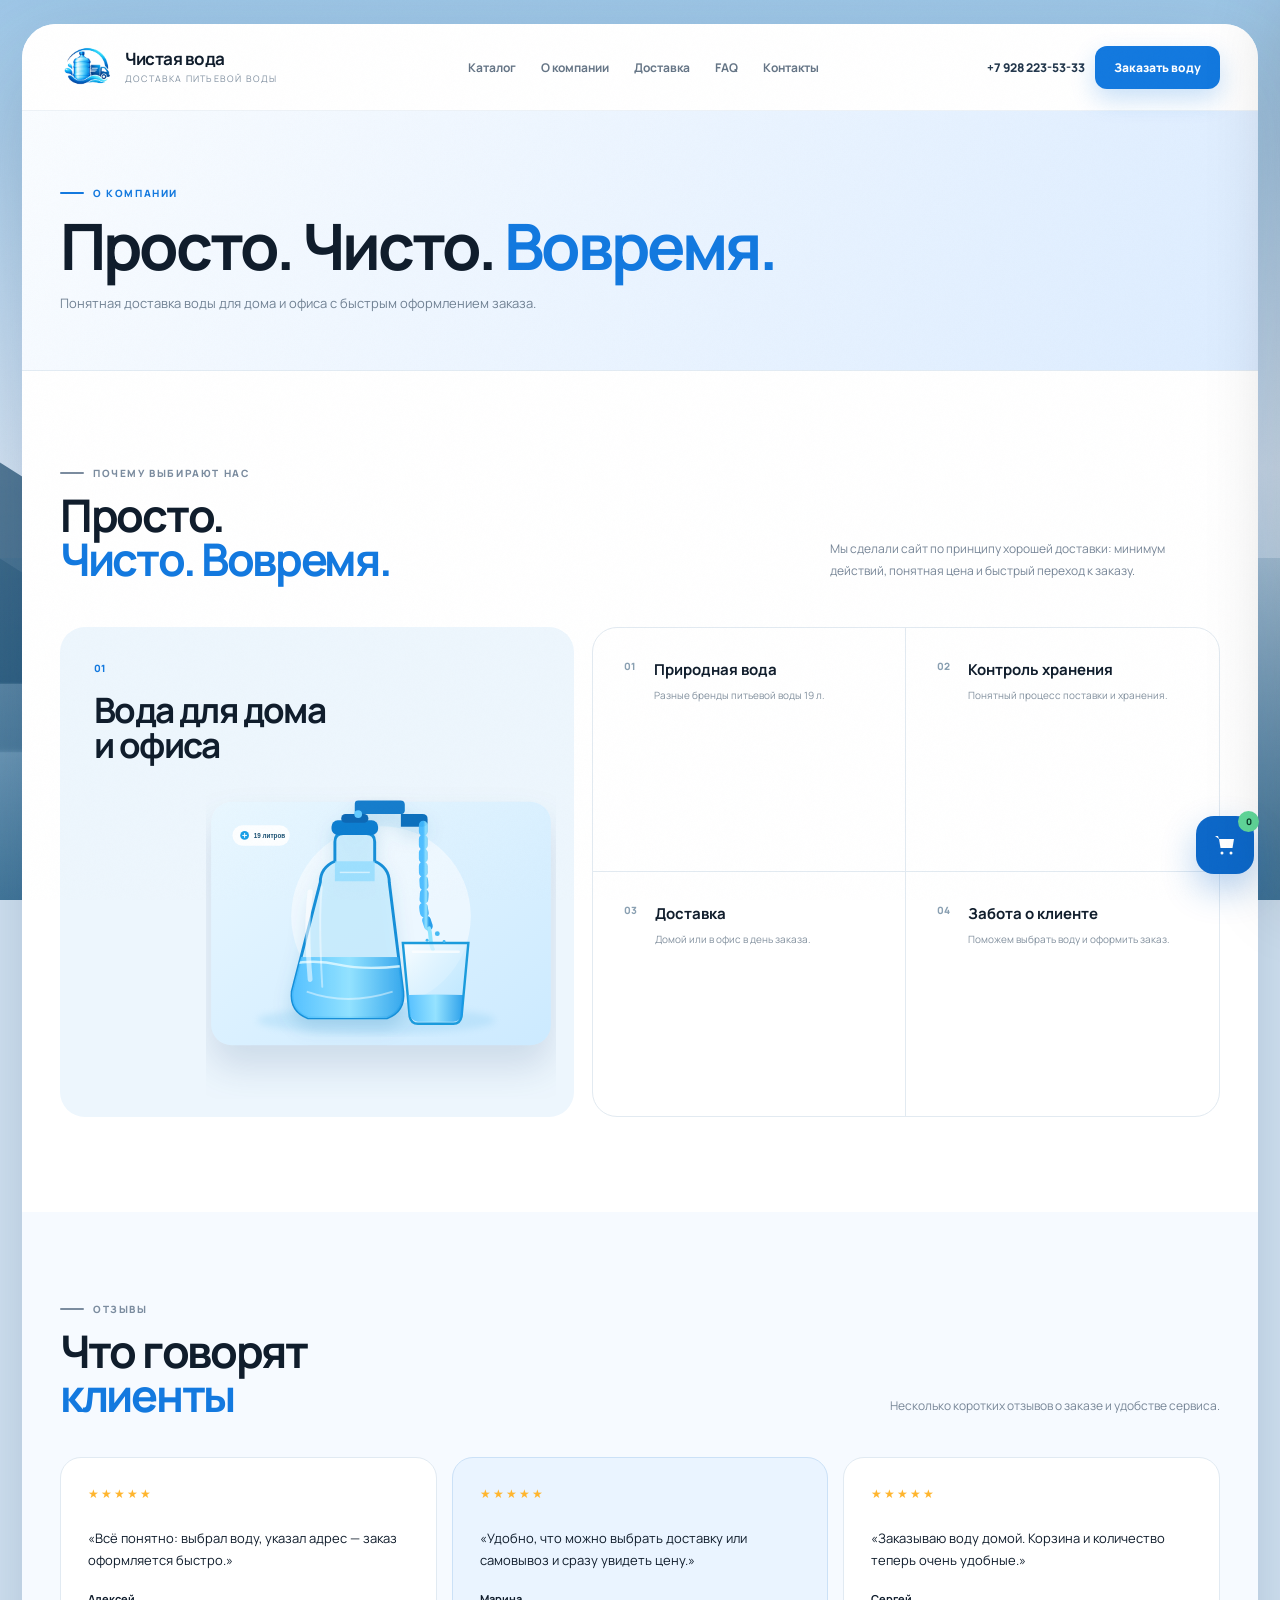
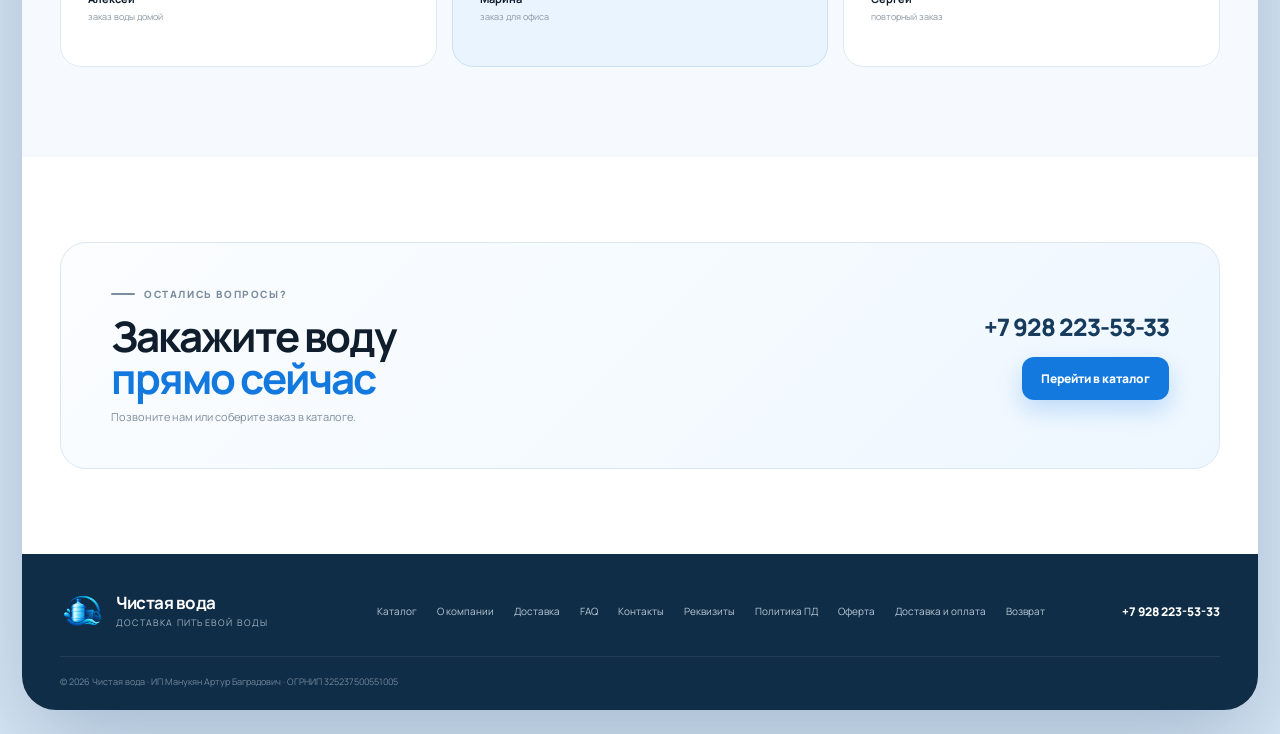
==== commit 8bba08ca: "Add files via upload" ====
--- a/about.html
+++ b/about.html
@@ -1,4 +1,4 @@
-<!doctype html><html lang="ru"><head><meta charset="utf-8"><meta name="viewport" content="width=device-width,initial-scale=1,viewport-fit=cover"><meta name="theme-color" content="#1379df"><meta name="description" content="Доставка питьевой воды 19 литров домой и в офис."><title>О компании — Чистая вода</title><link rel="icon" href="assets/logo.png"><link rel="manifest" href="manifest.json"><link rel="stylesheet" href="styles.css"></head><body><div class="page-bg" aria-hidden="true"><div class="mountain m1"></div><div class="mountain m2"></div><div class="mountain m3"></div><div class="lake"></div></div><div class="noise" aria-hidden="true"></div><div class="site-shell"><nav class="nav">
+﻿<!doctype html><html lang="ru"><head><meta charset="utf-8"><meta name="viewport" content="width=device-width,initial-scale=1,viewport-fit=cover"><meta name="theme-color" content="#1379df"><meta name="description" content="Доставка питьевой воды 19 литров домой и в офис."><title>О компании — Чистая вода</title><link rel="icon" href="assets/logo.png"><link rel="manifest" href="manifest.json"><link rel="stylesheet" href="styles.css"></head><body><div class="page-bg" aria-hidden="true"><div class="mountain m1"></div><div class="mountain m2"></div><div class="mountain m3"></div><div class="lake"></div></div><div class="noise" aria-hidden="true"></div><div class="site-shell"><nav class="nav">
 <div class="container nav-inner">
 <a class="logo" href="#">
 <img alt="Чистая вода" height="54" src="assets/logo.png" width="54"/>
@@ -59,11 +59,11 @@
 </div>
 </section><footer>
 <div class="container footer-inner">
-<a class="logo footer-logo" href="#"><img alt="" src="assets/logo.png"/><span class="logo-text"><b>Чистая вода</b><small>доставка питьевой воды</small></span></a>
-<div class="footer-links"><a href="catalog.html">Каталог</a><a href="about.html">О компании</a><a href="delivery.html">Доставка</a><a href="faq.html">FAQ</a></div>
+<a class="logo footer-logo" href="index.html"><img alt="" src="assets/logo.png"/><span class="logo-text"><b>Чистая вода</b><small>доставка питьевой воды</small></span></a>
+<div class="footer-links"><a href="catalog.html">Каталог</a><a href="about.html">О компании</a><a href="delivery.html">Доставка</a><a href="faq.html">FAQ</a><a href="contacts.html">Контакты</a><a href="requisites.html">Реквизиты</a><a href="privacy.html">Политика ПД</a><a href="offer.html">Оферта</a><a href="delivery-payment.html">Доставка и оплата</a><a href="returns.html">Возврат</a></div>
 <a class="footer-phone" href="tel:+79282235333">+7 928 223-53-33</a>
 </div>
-<div class="container copyright">© 2026 Чистая вода · Станица Пластуновская</div>
+<div class="container copyright">© 2026 Чистая вода · ИП Манукян Артур Баградович · ОГРНИП 325237500551005</div>
 </footer></div><button aria-label="Открыть корзину" class="cart-fab" id="cartFab">
 <svg viewbox="0 0 24 24"><path d="M6 6h15l-1.5 9h-12z"></path><circle cx="9" cy="20" r="1.5"></circle><circle cx="18" cy="20" r="1.5"></circle><path d="M6 6L5 3H2"></path></svg>
 <span class="fab-count" id="fabCount">0</span>
--- a/styles.css
+++ b/styles.css
@@ -81,3 +81,6 @@
 @keyframes driveRoute{0%{offset-distance:0%;opacity:0}10%{opacity:1}62%,88%{offset-distance:100%;opacity:1}100%{offset-distance:100%;opacity:0}}
 @media(max-width:800px){.map-route-art{min-height:320px;padding:6px}.route-map{max-height:330px}.map-label{font-size:11px}}
 @media(max-width:520px){.map-route-art{min-height:260px;padding:0}.route-map{max-height:270px}.route-car text{font-size:15px}.route-point text{font-size:17px}}
+
+/* Legal information */
+.legal-page{background:linear-gradient(120deg,#f9fcff,#edf6ff);padding:65px 0 90px;min-height:65vh}.legal-wrap{max-width:920px}.legal-wrap h1{font-size:clamp(38px,5vw,62px);letter-spacing:-2.5px;line-height:1.05;margin:14px 0 30px}.legal-card{background:#fff;border:1px solid #dfe9f2;border-radius:22px;padding:34px 38px;box-shadow:0 12px 35px rgba(24,73,112,.06)}.legal-card h2{font-size:20px;color:#173b5d;margin:28px 0 10px}.legal-card h2:first-of-type{margin-top:0}.legal-card h3{font-size:16px;color:#173b5d;margin:22px 0 8px}.legal-card p,.legal-card li{font-size:12px;line-height:1.8;color:#637487}.legal-card ul{padding-left:20px}.legal-card a{color:var(--blue);font-weight:700}.requisites{display:grid;grid-template-columns:240px 1fr;gap:0;border-top:1px solid #e7eef4}.requisites dt,.requisites dd{padding:12px 0;border-bottom:1px solid #e7eef4;font-size:12px;line-height:1.5}.requisites dt{color:#7a8b9a;font-weight:800}.requisites dd{margin:0;color:#243d54}.legal-note{padding:13px 15px;background:#f3f8fc;border-radius:10px;font-size:10px!important}.legal-consents{display:grid;gap:10px;margin-top:14px;padding:12px 13px;background:#f5f9fc;border-radius:12px}.legal-consents label{display:flex;align-items:flex-start;gap:8px;font-size:9px;line-height:1.55;color:#657789;cursor:pointer}.legal-consents input{margin-top:2px;accent-color:var(--blue)}.legal-consents a{color:var(--blue);text-decoration:underline}@media(max-width:700px){.legal-card{padding:24px 20px}.requisites{grid-template-columns:1fr}.requisites dt{padding-bottom:3px;border-bottom:0}.requisites dd{padding-top:3px}.footer-links{flex-wrap:wrap}}
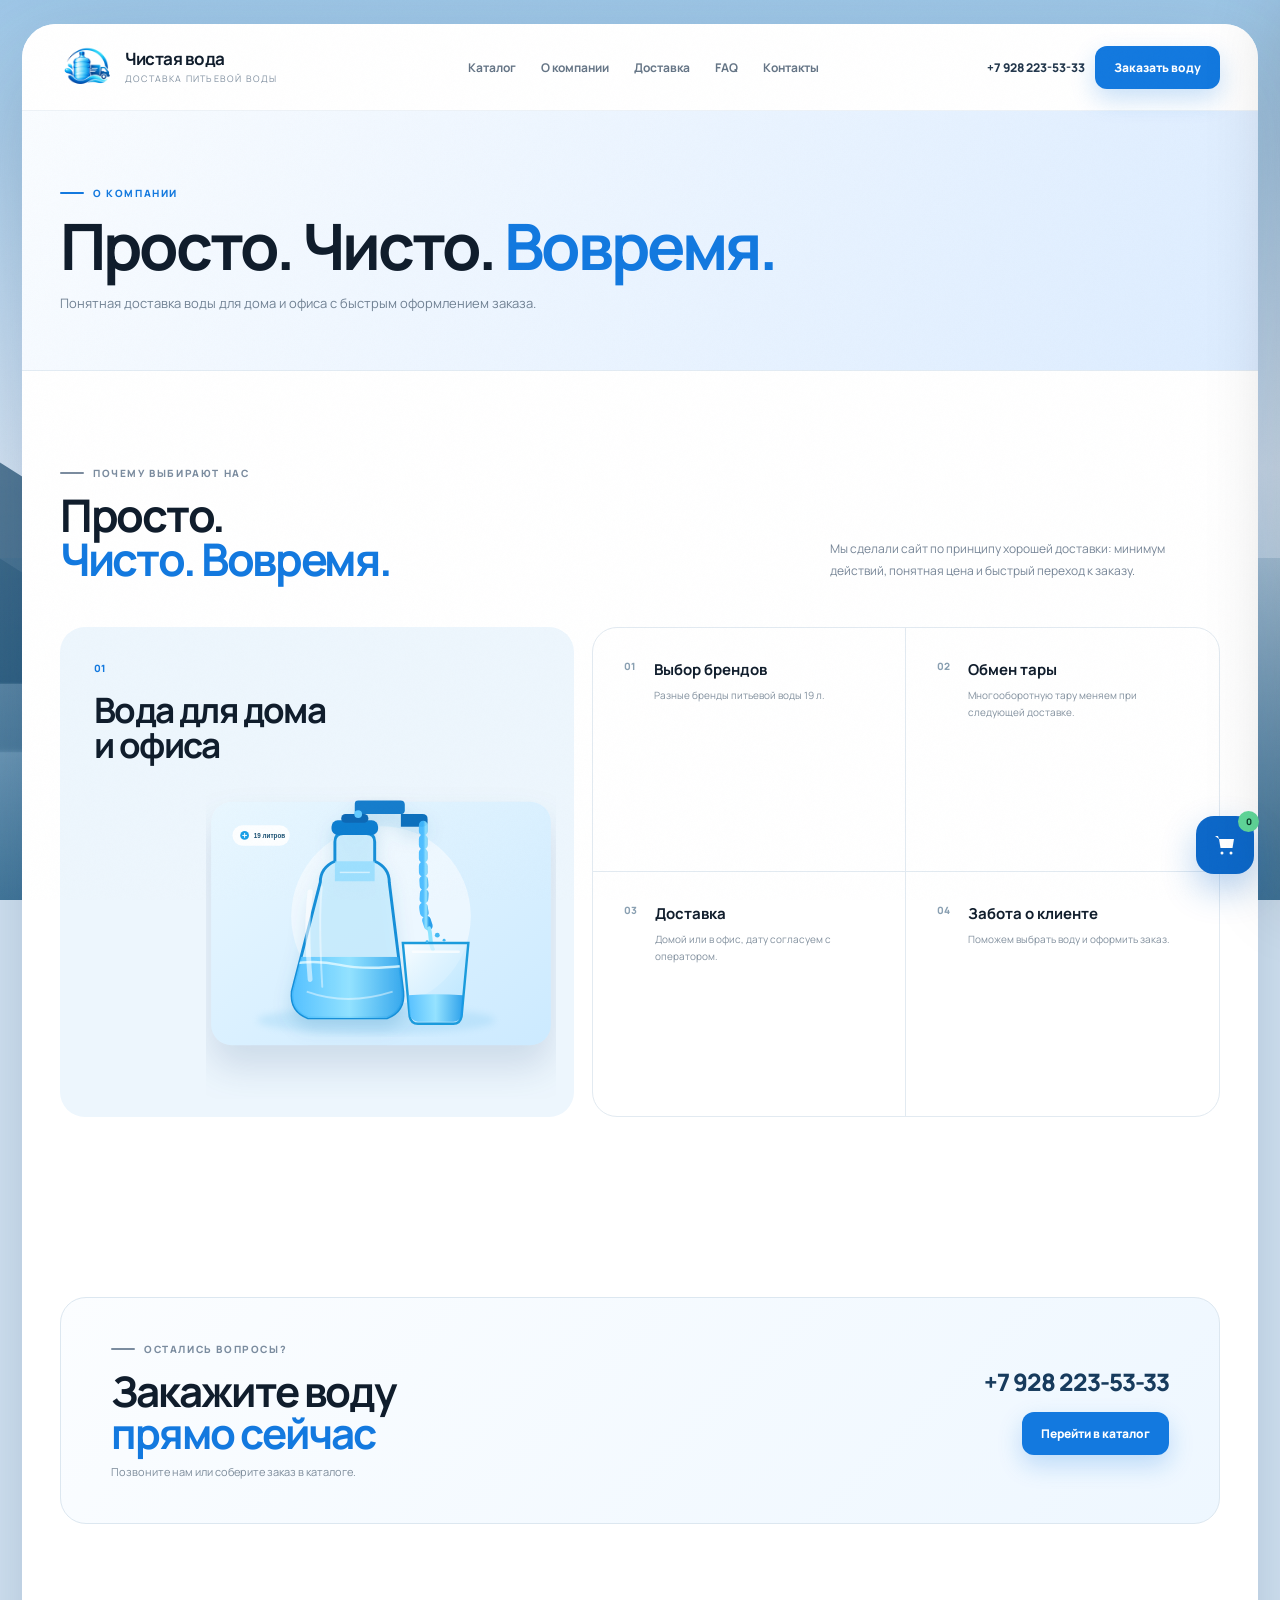
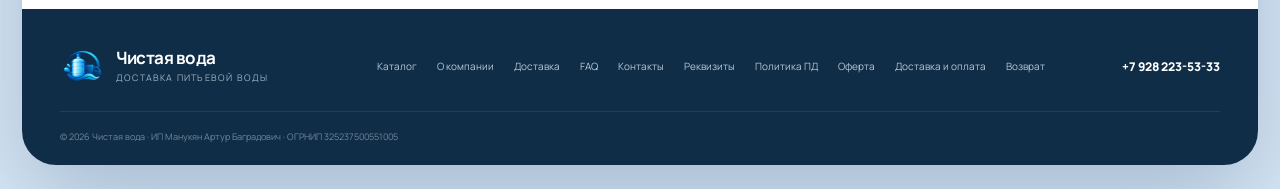
==== commit deca6b6b: "Add files via upload" ====
--- a/about.html
+++ b/about.html
@@ -1,6 +1,6 @@
-﻿<!doctype html><html lang="ru"><head><meta charset="utf-8"><meta name="viewport" content="width=device-width,initial-scale=1,viewport-fit=cover"><meta name="theme-color" content="#1379df"><meta name="description" content="Доставка питьевой воды 19 литров домой и в офис."><title>О компании — Чистая вода</title><link rel="icon" href="assets/logo.png"><link rel="manifest" href="manifest.json"><link rel="stylesheet" href="styles.css"></head><body><div class="page-bg" aria-hidden="true"><div class="mountain m1"></div><div class="mountain m2"></div><div class="mountain m3"></div><div class="lake"></div></div><div class="noise" aria-hidden="true"></div><div class="site-shell"><nav class="nav">
+<!doctype html><html lang="ru"><head><meta charset="utf-8"><meta name="viewport" content="width=device-width,initial-scale=1,viewport-fit=cover"><meta name="theme-color" content="#1379df"><meta name="description" content="Доставка питьевой воды 19 литров домой и в офис."><title>О компании — Чистая вода</title><link rel="icon" type="image/png" href="assets/icon-192.png"><link rel="manifest" href="manifest.json"><link rel="canonical" href="https://xn----7sbbhku9buj1cwf.site/about.html"><meta property="og:type" content="website"><meta property="og:locale" content="ru_RU"><meta property="og:site_name" content="Чистая вода"><meta property="og:title" content="О компании — Чистая вода"><meta property="og:description" content="Доставка питьевой воды 19 литров домой и в офис."><meta property="og:url" content="https://xn----7sbbhku9buj1cwf.site/about.html"><meta property="og:image" content="https://xn----7sbbhku9buj1cwf.site/assets/bottles.webp"><link rel="apple-touch-icon" href="assets/icon-192.png"><link rel="stylesheet" href="styles.css"></head><body><div class="page-bg" aria-hidden="true"><div class="mountain m1"></div><div class="mountain m2"></div><div class="mountain m3"></div><div class="lake"></div></div><div class="noise" aria-hidden="true"></div><div class="site-shell"><nav class="nav">
 <div class="container nav-inner">
-<a class="logo" href="#">
+<a class="logo" href="index.html">
 <img alt="Чистая вода" height="54" src="assets/logo.png" width="54"/>
 <span class="logo-text"><b>Чистая вода</b><small>доставка питьевой воды</small></span>
 </a>
@@ -33,23 +33,11 @@
 <div class="about-water"><img alt="Бутыль воды с помпой — вода льётся в стакан" src="assets/water-pump-pour.svg"/></div>
 </div>
 <div class="about-items">
-<article><span>01</span><div><h3>Природная вода</h3><p>Разные бренды питьевой воды 19 л.</p></div></article>
-<article><span>02</span><div><h3>Контроль хранения</h3><p>Понятный процесс поставки и хранения.</p></div></article>
-<article><span>03</span><div><h3>Доставка</h3><p>Домой или в офис в день заказа.</p></div></article>
+<article><span>01</span><div><h3>Выбор брендов</h3><p>Разные бренды питьевой воды 19 л.</p></div></article>
+<article><span>02</span><div><h3>Обмен тары</h3><p>Многооборотную тару меняем при следующей доставке.</p></div></article>
+<article><span>03</span><div><h3>Доставка</h3><p>Домой или в офис, дату согласуем с оператором.</p></div></article>
 <article><span>04</span><div><h3>Забота о клиенте</h3><p>Поможем выбрать воду и оформить заказ.</p></div></article>
 </div>
-</div>
-</div>
-</section><section class="reviews">
-<div class="container">
-<div class="section-head">
-<div><div class="mini-line dark"><span></span> Отзывы</div><h2>Что говорят<br/><strong>клиенты</strong></h2></div>
-<p>Несколько коротких отзывов о заказе и удобстве сервиса.</p>
-</div>
-<div class="reviews-grid">
-<article class="review"><div class="review-stars">★★★★★</div><p>«Всё понятно: выбрал воду, указал адрес — заказ оформляется быстро.»</p><b>Алексей</b><span>заказ воды домой</span></article>
-<article class="review featured-review"><div class="review-stars">★★★★★</div><p>«Удобно, что можно выбрать доставку или самовывоз и сразу увидеть цену.»</p><b>Марина</b><span>заказ для офиса</span></article>
-<article class="review"><div class="review-stars">★★★★★</div><p>«Заказываю воду домой. Корзина и количество теперь очень удобные.»</p><b>Сергей</b><span>повторный заказ</span></article>
 </div>
 </div>
 </section><section class="cta">
@@ -85,15 +73,21 @@
 <div class="order-field"><label for="orderName">Ваше имя</label><input autocomplete="name" id="orderName" placeholder="Как к вам обращаться" type="text"/></div>
 <div class="order-field"><label for="orderAddress">Адрес доставки</label><input autocomplete="street-address" id="orderAddress" placeholder="Улица, дом, квартира" type="text"/></div>
 <div class="order-field"><label for="orderDate">Дата доставки</label><input id="orderDate" type="date"/></div>
-<div class="order-field"><label for="orderPayment">Способ оплаты</label><select id="orderPayment"><option value="">Выберите способ</option><option value="Наличными при получении">Наличными при получении</option><option value="Переводом">Переводом</option></select></div>
+<div class="order-field"><label for="orderPayment">Способ оплаты</label><select id="orderPayment"><option value="">Выберите способ</option><option value="Наличными при получении">Наличными при получении</option><option value="Безналичный перевод / СБП">Безналичный перевод / СБП</option></select></div>
 <div class="order-field order-phone-wrap"><label for="orderPhone">Номер телефона</label><input autocomplete="tel" id="orderPhone" inputmode="tel" maxlength="18" placeholder="+7 (___) ___-__-__" type="tel"/><div class="phone-hint">Формат: +7 (999) 123-45-67</div></div>
 <div class="order-field"><label for="orderComment">Комментарий <span>(необязательно)</span></label><input id="orderComment" placeholder="Ваш комментарий" type="text"/></div>
+<div class="legal-consents">
+<label><input id="personalConsent" type="checkbox"> <span>Я согласен на обработку персональных данных и ознакомился с <a href="privacy.html" target="_blank" rel="noopener">Политикой обработки персональных данных</a>.</span></label>
+<label><input id="offerConsent" type="checkbox"> <span>Я ознакомился с <a href="offer.html" target="_blank" rel="noopener">Публичной офертой</a> и условиями заказа.</span></label>
+</div>
 </div>
 <div class="messenger-row">
+<a class="msg-btn msg-max" href="#" id="maxOrder" rel="noopener" target="_blank">MAX</a>
 <a class="msg-btn msg-wa" href="#" id="waOrder" rel="noopener" target="_blank">WhatsApp</a>
 <a class="msg-btn msg-tg" href="#" id="tgOrder" rel="noopener" target="_blank">Telegram</a>
-<a class="msg-btn msg-max" href="#" id="maxOrder" rel="noopener" target="_blank">MAX</a>
+<a class="msg-btn msg-call" href="tel:+79282235333">Позвонить</a>
 </div>
+<p class="msg-note">WhatsApp и Telegram в России могут работать нестабильно. Если мессенджер не открывается, отправьте заказ через MAX или позвоните нам.</p>
 </div>
 </div>
 </div>
@@ -101,6 +95,6 @@
 <a aria-label="Позвонить" class="call-fab" href="tel:+79282235333">☎</a>
 </div>
 <div class="order-success" id="orderSuccess">
-<div class="success-card"><div class="success-icon">✓</div><h3>Заказ отправлен</h3><p>Открылся WhatsApp с готовым сообщением. После отправки заказа можно сразу связаться с нами по телефону.</p><div class="success-actions"><a class="success-call" href="tel:+79282235333">Позвонить</a><button class="success-close" id="successClose" type="button">Вернуться на сайт</button></div></div>
+<div class="success-card"><div class="success-icon">✓</div><h3>Заказ отправлен</h3><p>Открылся выбранный мессенджер с готовым сообщением. После отправки заказа можно сразу связаться с нами по телефону.</p><div class="success-actions"><a class="success-call" href="tel:+79282235333">Позвонить</a><button class="success-close" id="successClose" type="button">Вернуться на сайт</button></div></div>
 </div>
 <div aria-hidden="true" class="splash" id="splash"><div class="splash-inner"><img alt="" class="splash-logo" src="assets/logo.png"/><b>Чистая вода</b><span>доставка 19 л</span></div></div><div id="toast" role="alert"></div><script src="app.js"></script></body></html>
--- a/styles.css
+++ b/styles.css
@@ -84,3 +84,5 @@
 
 /* Legal information */
 .legal-page{background:linear-gradient(120deg,#f9fcff,#edf6ff);padding:65px 0 90px;min-height:65vh}.legal-wrap{max-width:920px}.legal-wrap h1{font-size:clamp(38px,5vw,62px);letter-spacing:-2.5px;line-height:1.05;margin:14px 0 30px}.legal-card{background:#fff;border:1px solid #dfe9f2;border-radius:22px;padding:34px 38px;box-shadow:0 12px 35px rgba(24,73,112,.06)}.legal-card h2{font-size:20px;color:#173b5d;margin:28px 0 10px}.legal-card h2:first-of-type{margin-top:0}.legal-card h3{font-size:16px;color:#173b5d;margin:22px 0 8px}.legal-card p,.legal-card li{font-size:12px;line-height:1.8;color:#637487}.legal-card ul{padding-left:20px}.legal-card a{color:var(--blue);font-weight:700}.requisites{display:grid;grid-template-columns:240px 1fr;gap:0;border-top:1px solid #e7eef4}.requisites dt,.requisites dd{padding:12px 0;border-bottom:1px solid #e7eef4;font-size:12px;line-height:1.5}.requisites dt{color:#7a8b9a;font-weight:800}.requisites dd{margin:0;color:#243d54}.legal-note{padding:13px 15px;background:#f3f8fc;border-radius:10px;font-size:10px!important}.legal-consents{display:grid;gap:10px;margin-top:14px;padding:12px 13px;background:#f5f9fc;border-radius:12px}.legal-consents label{display:flex;align-items:flex-start;gap:8px;font-size:9px;line-height:1.55;color:#657789;cursor:pointer}.legal-consents input{margin-top:2px;accent-color:var(--blue)}.legal-consents a{color:var(--blue);text-decoration:underline}@media(max-width:700px){.legal-card{padding:24px 20px}.requisites{grid-template-columns:1fr}.requisites dt{padding-bottom:3px;border-bottom:0}.requisites dd{padding-top:3px}.footer-links{flex-wrap:wrap}}
+
+.messenger-row{grid-template-columns:repeat(2,1fr)}.msg-call{background:#0d68c9}.msg-note{font-size:9px;line-height:1.55;color:#7a8b9a;margin-top:10px}
